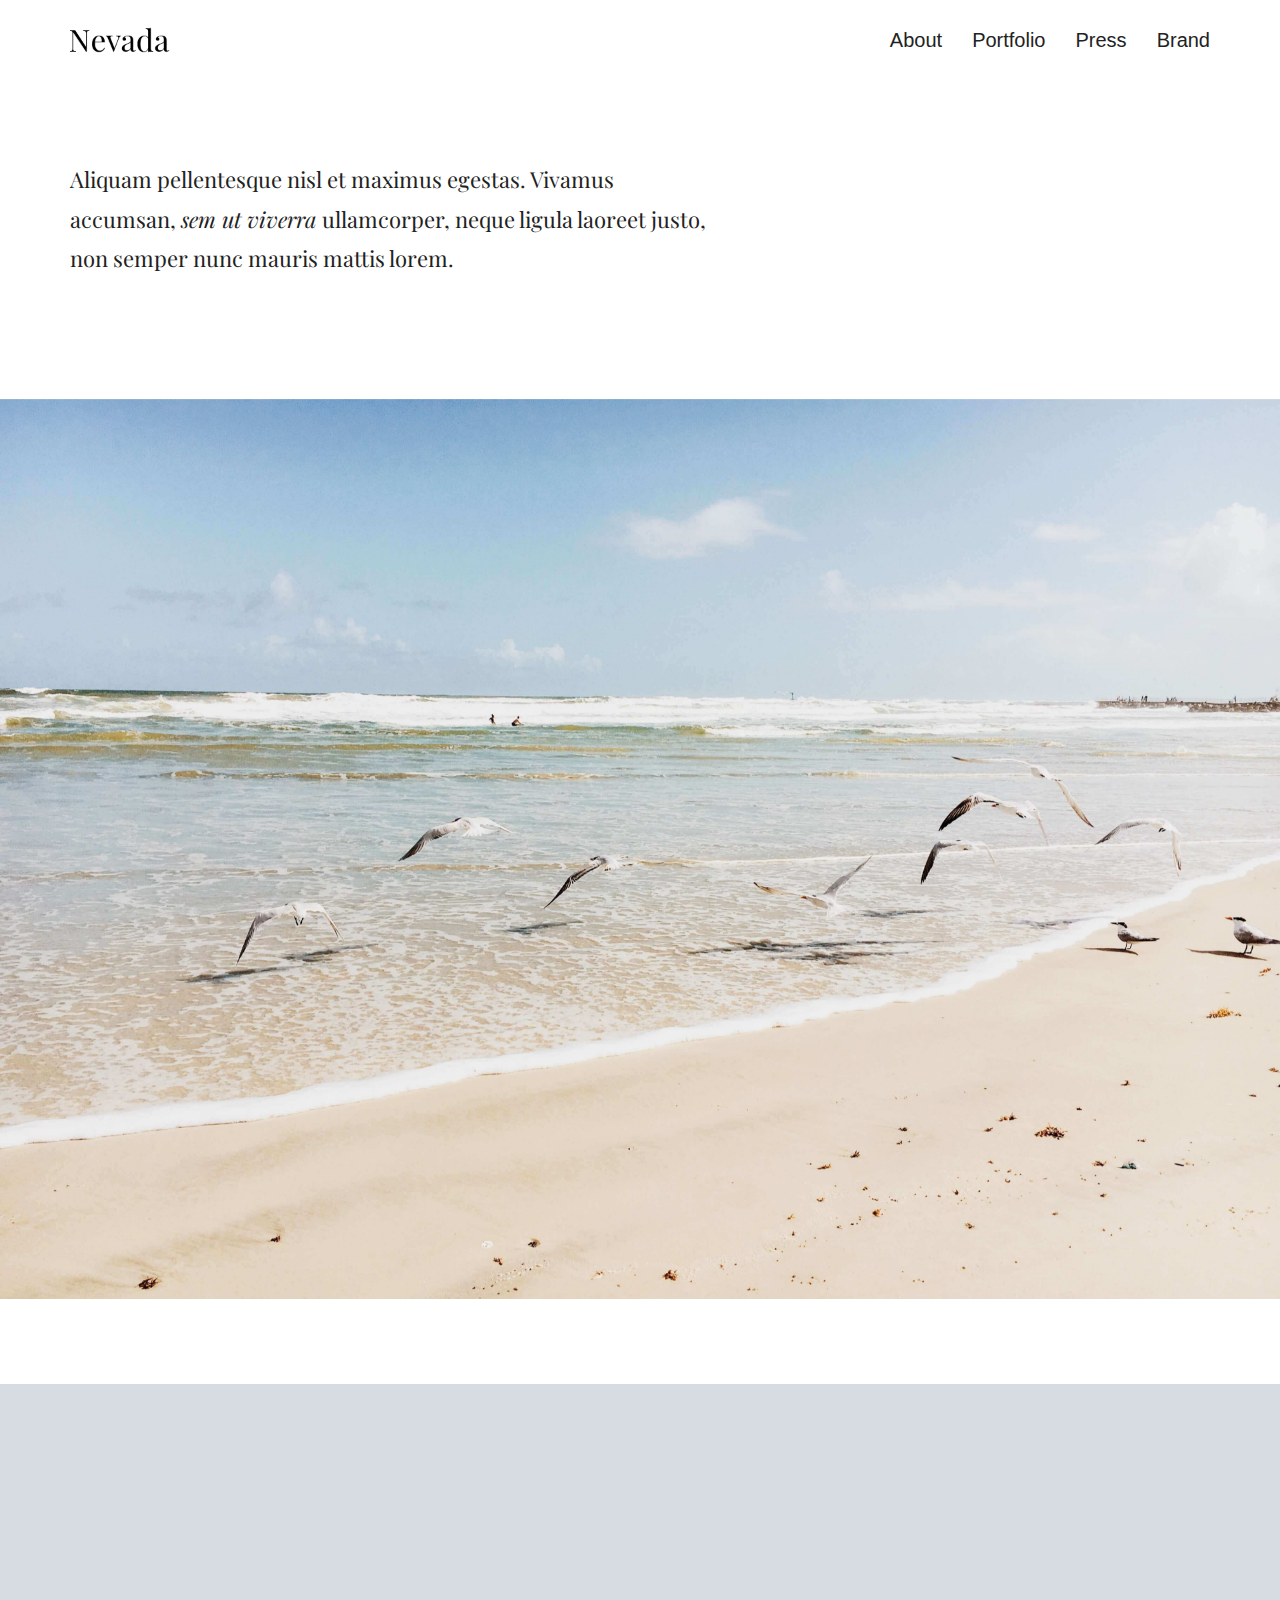
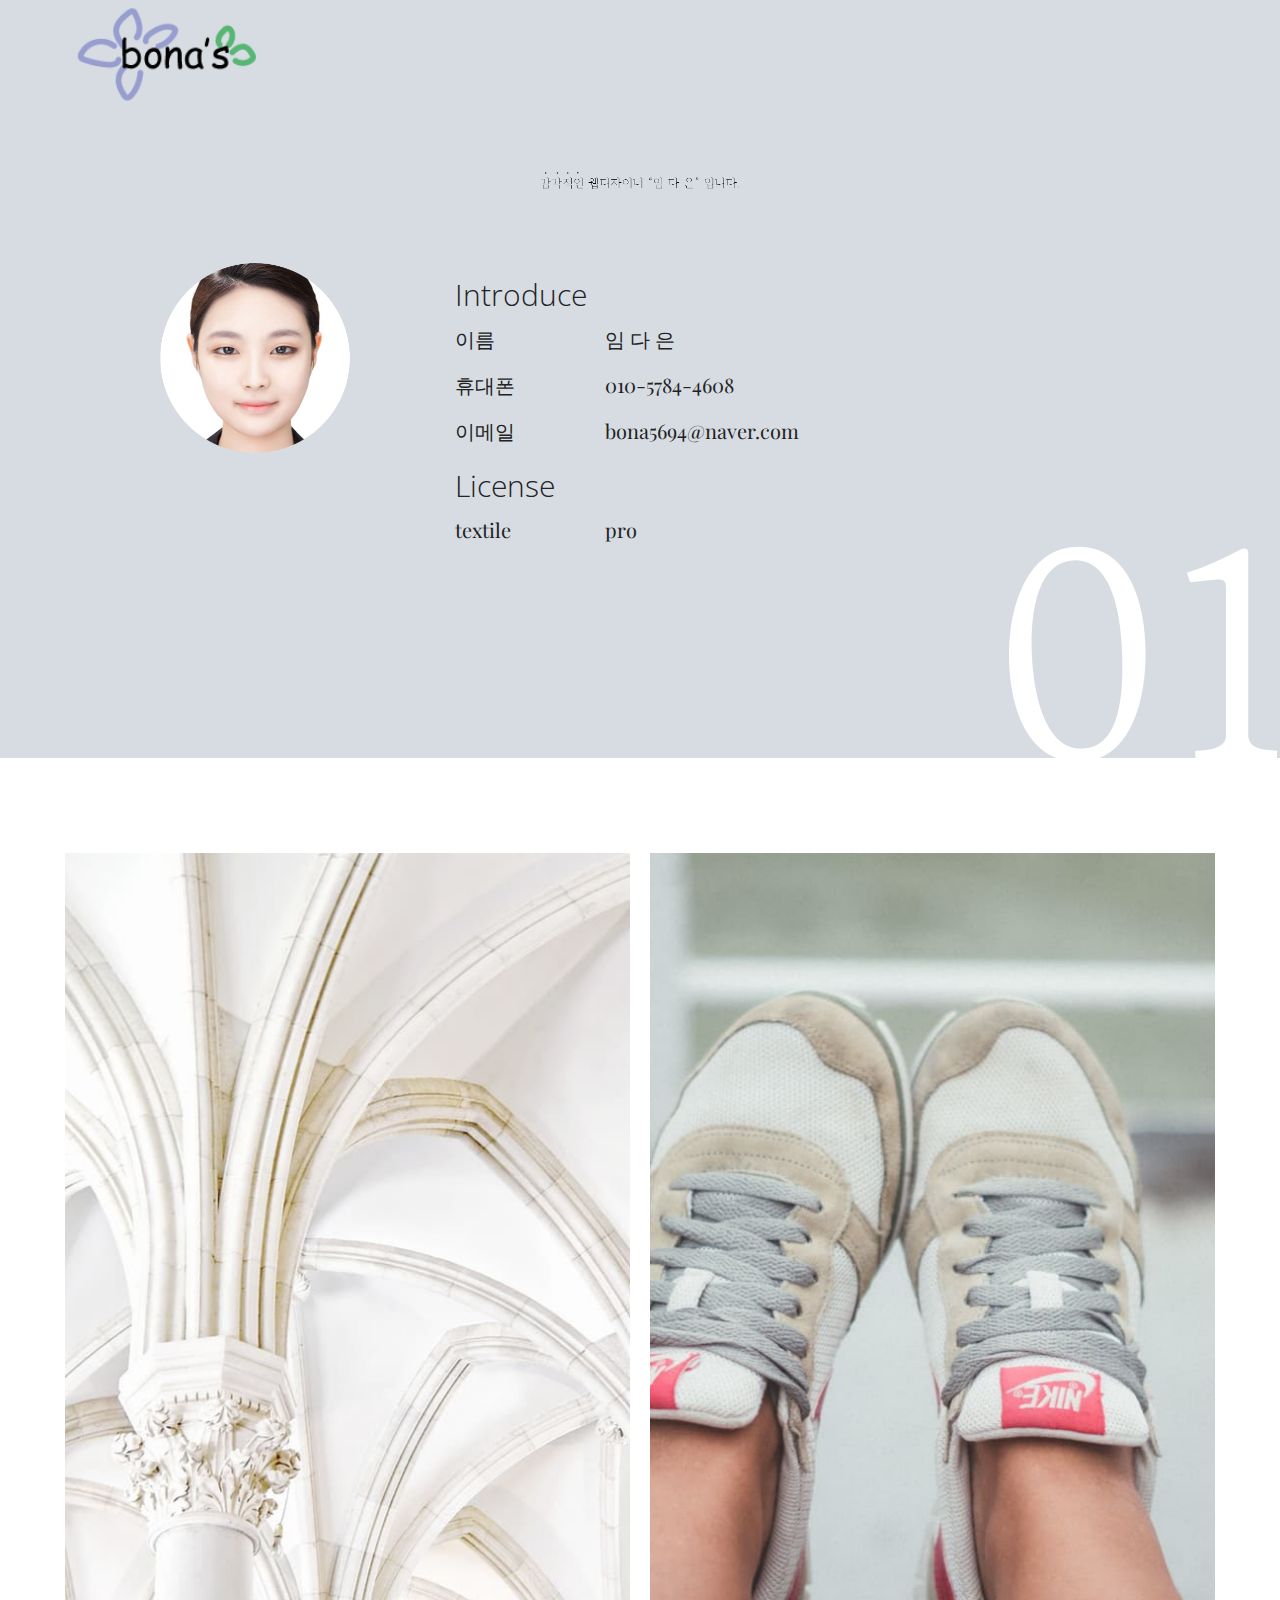
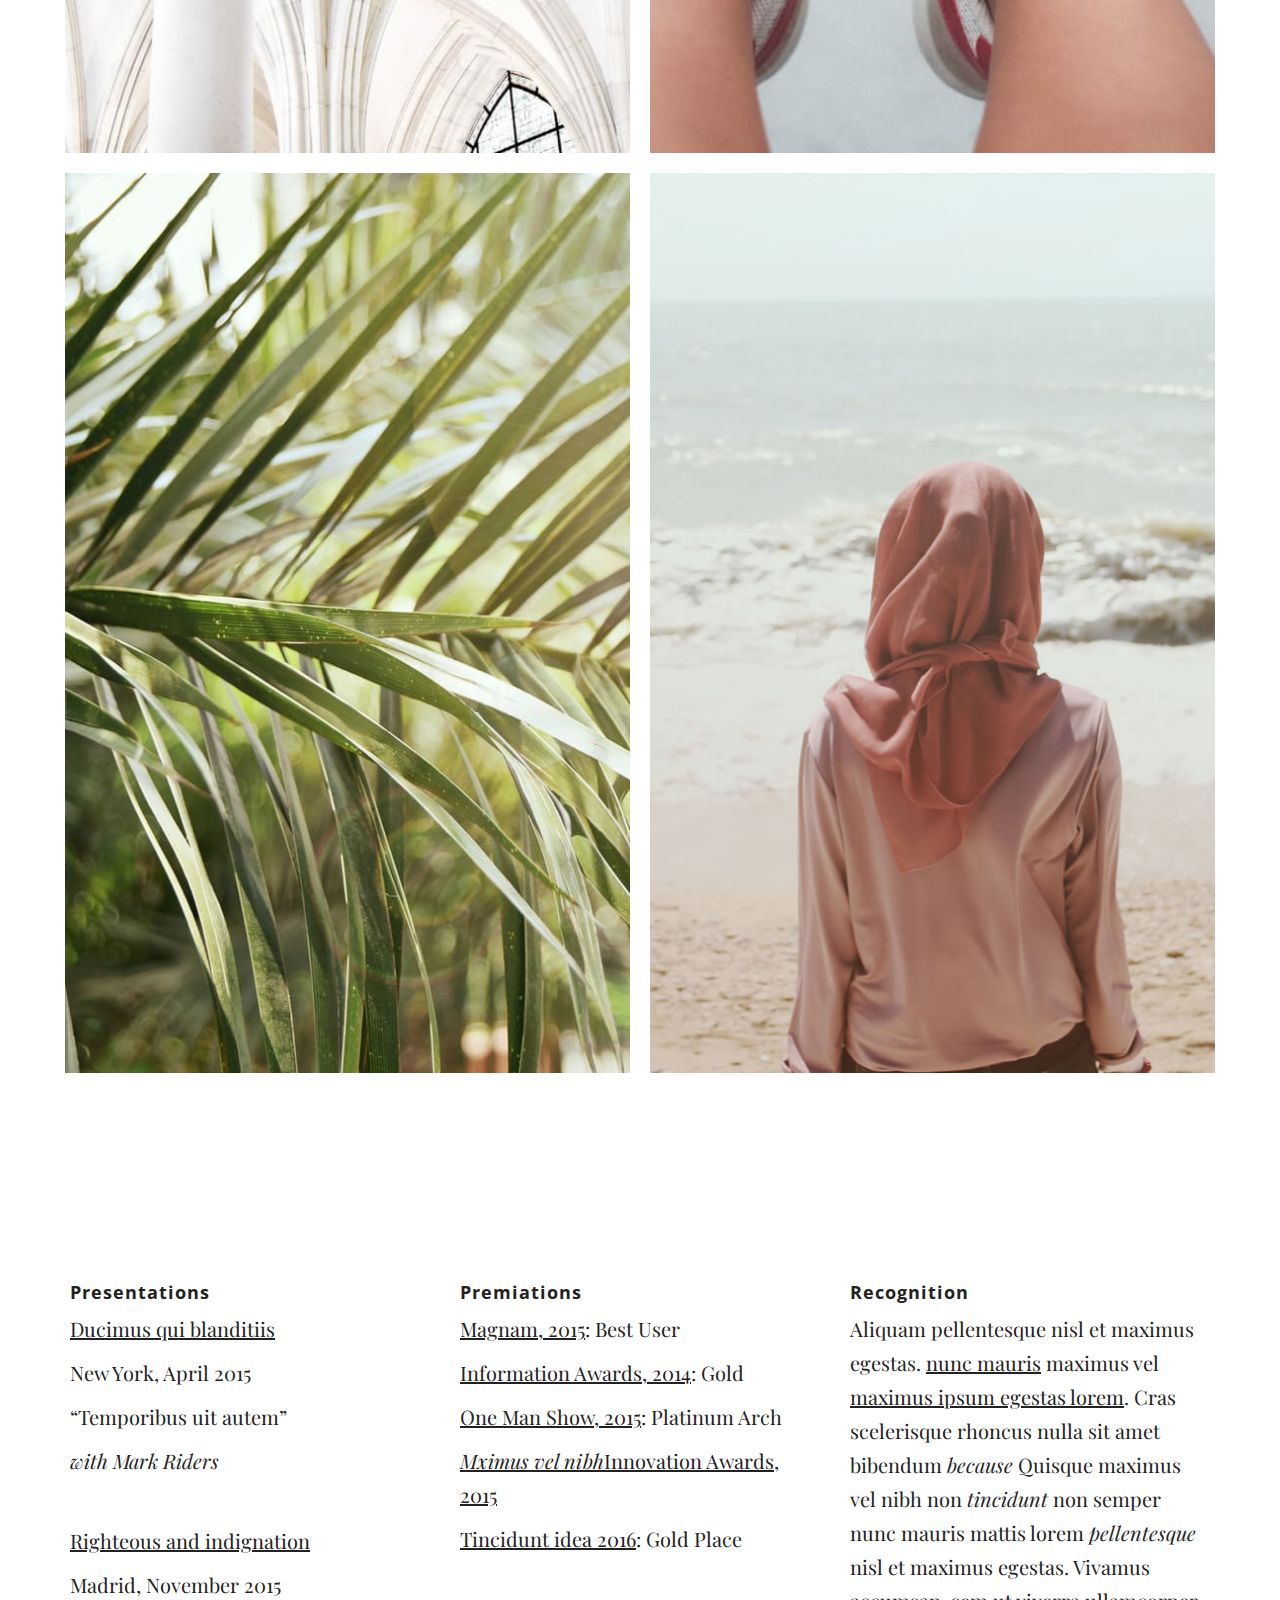
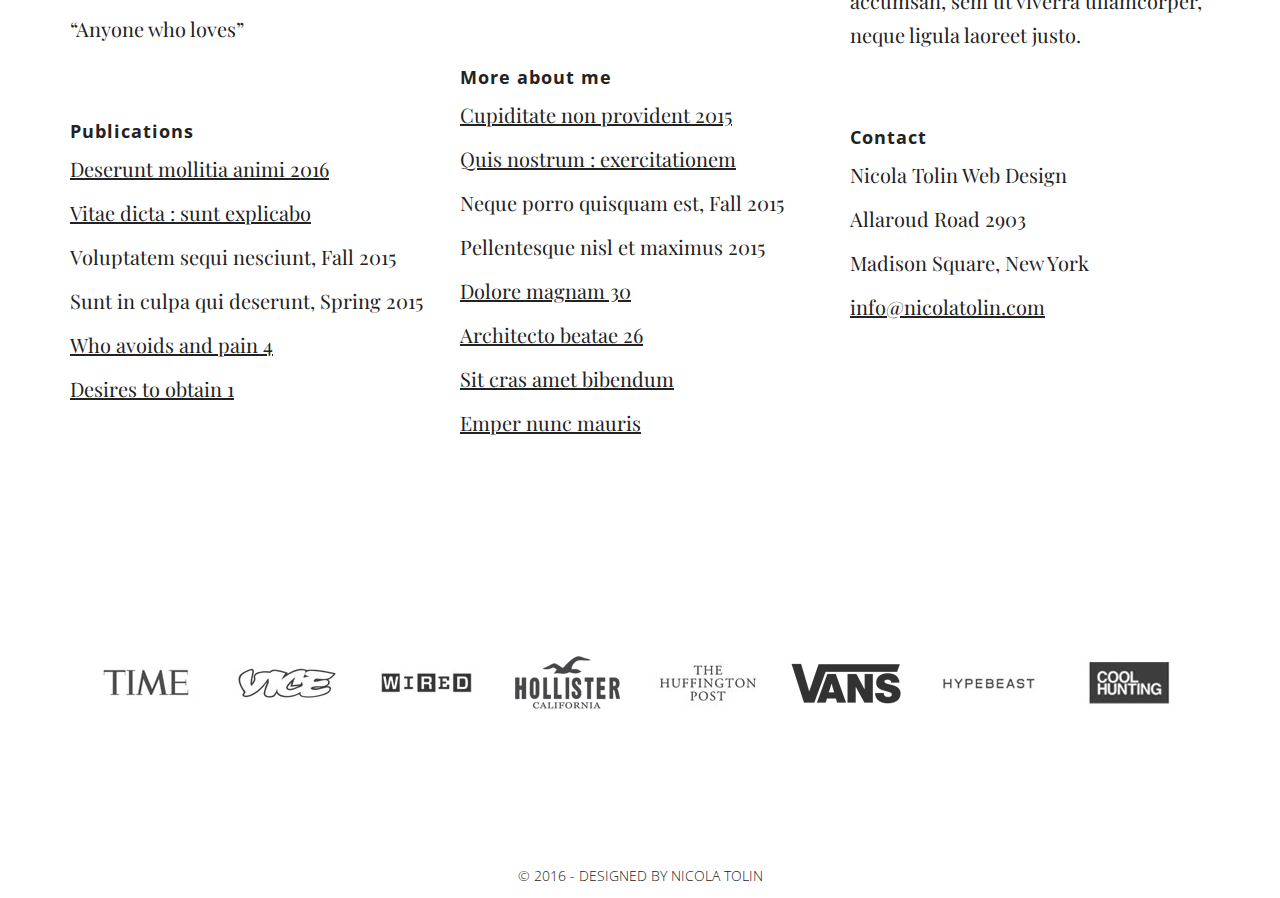
==== index.html @ 97156f8a "a" ====
<!DOCTYPE html>
<html lang="en">

<head>

    <meta charset="utf-8">
    <meta http-equiv="X-UA-Compatible" content="IE=edge">
    <meta name="viewport" content="width=device-width, initial-scale=1">
    <meta name="description" content="">
    <meta name="author" content="">

    <title>Nevada - Free HTML Bootstrap Template</title>

    <!-- Css -->
    <link href="css/bootstrap.css" rel="stylesheet">
	<link href="css/style.css" rel="stylesheet">


</head>

<body>

	<nav class="navbar navbar-default navbar-fixed-top">
		<div class="container">
			<div class="navbar-header">
				<div class="navbar-toggle collapsed" data-toggle="collapse" data-target="#main-menu">	
					<span class="bar1"></span>
					<span class="bar2"></span>
					<span class="bar3"></span>
			  </div>
				<a class="navbar-brand top" href="#">
					<img src="img/logo.png" alt="">
				</a>

			</div>

			<div class="collapse navbar-collapse" id="main-menu">
			   <ul class="nav navbar-nav navbar-right">
				<li><a href="#about">About</a></li>
				<li><a href="#portfolio">Portfolio</a></li>
				<li><a href="#press">Press</a></li>
				<li><a href="#brand">Brand</a></li>
			  </ul>
			</div><!-- /.navbar-collapse -->
		</div><!-- /.container-fluid -->
	</nav>
  



    <!-- Intro -->
	<section class="intro">
		<div class="container">
			<div class="row">
				<div class="col-lg-7">
					<p>Aliquam pellentesque nisl et maximus egestas. Vivamus accumsan, <i>sem ut viverra</i> ullamcorper, neque ligula laoreet justo, non semper nunc mauris mattis lorem. </p>
				</div>
			</div>
		</div>
	</section>

	
	<!-- Slider -->
	<section class="slider">
		<div class="container-fluid">
			<div class="row no-gutter">
				<div class="col-lg-12">
					<div id="myCarousel" class="carousel slide" data-ride="carousel">

					  <!-- Wrapper for slides -->
					  <div class="carousel-inner" role="listbox">
						<div class="item active">
						  <img src="img/slide-1.jpg" alt="slide">
						</div>

						<div class="item">
						  <img src="img/slide-2.jpg" alt="slide">
						</div>

						<div class="item">
						  <img src="img/slide-3.jpg" alt="slide">
						</div>

						<div class="item">
						  <img src="img/slide-4.jpg" alt="slide">
						</div>
					  </div>
					  
					</div>
				</div>
			</div>
		</div>
	</section>
	
	
	<!-- About -->
	<section class="about" id="about">
		<div class="container about">
			<h1 class="logo"><img src="images/logo.png" alt="사진" class="photo"></h1>
			<p  class="text"><img src="images/text.png" alt="사진" class="photo"></p>
			<div class="row">
				<div class="col-md-111 ">
            <img src="images/photo.png" alt="사진" class="photo">
				</div>
				<div class="col-md-112">
				  <div class="">
						<h2>Introduce</h2>
						<p><span class="left">이름</span><span>임 다 은</span></p>
						<p><span class="left">휴대폰</span><span>010-5784-4608</span></p>
						<p><span class="left">이메일</span><span>bona5694@naver.com</span></p>
					</div>
					<div class="">
						<h2>License</h2>
						<p><span class="left">textile</span><span>pro</span></p>
					</div>
				</div>

			</div>
		</div>
	</section>
	

	
	
	<!-- Gallery -->
	<section id="portfolio">
		<div class="container">
			<div class="row">
			
			
				<div class="col-md-6 thumbnail">
					<div class="hovereffect">
						<div class="col-md-12 photo-1"></div>
							<a href="#mybox" data-toggle="modal" data-slide-to="0">
								<div class="overlay">
									<h2>Vivamus accumsan</h2>
									<p>Lacinia ipsum</p> 
								</div>
							</a>
					</div>
				</div>
				
				
				<div class="col-md-6 thumbnail">
					<div class="hovereffect">
						<div class="col-md-12 photo-2"></div>
							<a href="#mybox" data-toggle="modal" data-slide-to="1">
								<div class="overlay">
									<h2>Lacinia ante</h2>
									<p>Aliquam pellentesque</p> 
								</div>
							</a>
					</div>
				</div>
				
				
			</div>
		</div>
		
		<div class="container">
			<div class="row">
			
			
				<div class="col-md-6 thumbnail">
					<div class="hovereffect">
						<div class="col-md-12 photo-3"></div>
							<a href="#mybox" data-toggle="modal" data-slide-to="2">
								<div class="overlay">
									<h2>Ultris sodales</h2>
									<p>Quisque maximu</p> 
								</div>
							</a>
					</div>
				</div>
				
				
				<div class="col-md-6 thumbnail">
					<div class="hovereffect">
						<div class="col-md-12 photo-4"></div>
							<a href="#mybox" data-toggle="modal" data-slide-to="3">
								<div class="overlay">
									<h2>Quisque maximu</h2>
									<p>Sed eu magna</p> 
								</div>
							</a>
					</div>
				</div>
				
				
			</div>
		</div>	
	</section>
		
	
	<!-- End Gallery -->

	
	<div class="container">
	  <div class="modal fade and carousel slide" id="mybox">
		<div class="modal-dialog">
		  <div class="modal-content">
			<div class="modal-body">
			  
			  <button class="close" data-dismiss="modal" type="button">×</button>
			  
			  
			  <div class="carousel-inner">
					<div class="item active">
					  <img src="img/1.jpg" alt="slide">
					</div>
					<div class="item">
					  <img src="img/2.jpg" alt="slide">
					</div>
					<div class="item">
					  <img src="img/3.jpg" alt="slide">
					</div>
					<div class="item">
					  <img src="img/4.jpg" alt="slide">
					</div>
			  </div><!-- /.carousel-inner -->
			  
			  
			  <a class="left carousel-control" href="#mybox" role="button" data-slide="prev">
				<span class="glyphicon glyphicon-chevron-left"></span>
			  </a>
			  <a class="right carousel-control" href="#mybox" role="button" data-slide="next">
				<span class="glyphicon glyphicon-chevron-right"></span>
			  </a>
			  
			</div><!-- /.modal-body -->
		  </div><!-- /.modal-content -->
		</div><!-- /.modal-dialog -->
	  </div><!-- /.modal -->
	</div><!-- /.container -->
	
	
	
	
	
	<!-- Press -->
	<section class="press" id="press">
		<div class="container about">
			<div class="row">
				<div class="col-md-4">
					<h4>Presentations </h4>
					<p><a href="#" target="_blank">Ducimus qui blanditiis </a></p>
					<p>New York, April 2015</p>
					<p>“Temporibus uit autem”</p>
					<p><em>with Mark Riders</em></p>
					
					<br>
					
					<p><a href="#" target="_blank">Righteous and indignation</a></p>
					<p>Madrid, November 2015</p>
					<p>“Anyone who loves”</p>
					<br>
					
					<h4>Publications</h4>
					<p><a href="#" target="_blank">Deserunt mollitia animi 2016</a></p>
					<p><a href="#" target="_blank">Vitae dicta : sunt explicabo</a></p>
					<p>Voluptatem sequi nesciunt, Fall 2015</p>
					<p>Sunt in culpa qui deserunt, Spring 2015</p>
					<p><a href="#" target="_blank">Who avoids and pain 4</a></p>
					<p><a href="#" target="_blank">Desires to obtain 1</a></p>
				</div>
				
				
				<div class="col-md-4">
					<h4>Premiations </h4>
					<p><a href="#" target="_blank">Magnam, 2015</a>: Best User</p>
					<p><a href="#" target="_blank">Information Awards, 2014</a>: Gold </p>
					<p><a href="#" target="_blank">One Man Show, 2015</a>: Platinum Arch</p>
					<p><a href="#" target="_blank"><em>Mximus vel nibh</em>Innovation Awards, 2015</a></p>
					<p><a href="#" target="_blank">Tincidunt idea 2016</a>: Gold Place</p>
					<br><br>
							  
							  
					<h4>More about me</h4>
					<p><a href="#" target="_blank">Cupiditate non provident 2015</a></p>
					<p><a href="#" target="_blank">Quis nostrum : exercitationem</a></p>
					<p>Neque porro quisquam est, Fall 2015</p>
					<p>Pellentesque nisl et maximus 2015</p>
					<p><a href="#" target="_blank">Dolore magnam 30</a></p>
					<p><a href="#" target="_blank">Architecto beatae 26</a></p>
					<p><a href="#" target="_blank">Sit cras amet bibendum</a></p>
					<p><a href="#" target="_blank">Emper nunc mauris</a></p>
				</div>
				
				
				<div class="col-md-4">
					<h4>Recognition </h4>
						<p>
							Aliquam pellentesque nisl et maximus egestas.  <a href="#" target="_blank">nunc mauris</a> maximus vel <a href="#">maximus ipsum egestas lorem</a>. 
							Cras scelerisque rhoncus nulla sit amet bibendum <em>because</em> Quisque maximus vel nibh non <em>tincidunt</em> non semper nunc mauris mattis lorem <em>pellentesque</em> nisl et maximus egestas. Vivamus accumsan, sem ut viverra ullamcorper, neque ligula laoreet justo.
						</p>
					<br>
						 
					<h4>Contact </h4>
					<p>Nicola Tolin Web Design</p>
					<p>Allaroud Road 2903</p>
					<p>Madison Square, New York</p>
					<p><a href="mailto:info@nicolatolin.com">info@nicolatolin.com</a></p>
					<br><br>
				</div>
			</div>
		</div>
	</section>
	
	
	<!-- Brand -->
	<section id="brand">
		<div class="container">
			<div class="row">
				<div class="col-md-12">
				   <ul class="logo-list list-inline text-center">
					<li><a href="#" target="_blank"><img src="img/logos/logo1.jpg" alt="client logo" class="img-responsive"/></a></li>
					<li><a href="#" target="_blank"><img src="img/logos/logo2.jpg" alt="client logo" class="img-responsive"/></a></li>
					<li><a href="#" target="_blank"><img src="img/logos/logo3.jpg" alt="client logo" class="img-responsive"/></a></li>
					<li><a href="#" target="_blank"><img src="img/logos/logo4.jpg" alt="client logo" class="img-responsive"/></a></li>
					<li><a href="#" target="_blank"><img src="img/logos/logo5.jpg" alt="client logo" class="img-responsive"/></a></li>
					<li><a href="#" target="_blank"><img src="img/logos/logo6.jpg" alt="client logo" class="img-responsive"/></a></li>
					<li><a href="#" target="_blank"><img src="img/logos/logo7.jpg" alt="client logo" class="img-responsive"/></a></li>
					<li><a href="#" target="_blank"><img src="img/logos/logo8.jpg" alt="client logo" class="img-responsive"/></a></li>
				  </ul>
				</div>
			</div>
		</div>
	</section>
	
	
	<!-- Copyright -->
	<footer>
		<div class="container">
			<p class="text-center">© 2016 - Designed by <a href="http://www.nicolatolin.com">Nicola Tolin</a></p>
		</div>
	</footer>
	
	<a href="#page-top" class="cd-top">Top</a>
	

    <!-- script -->
    <script src="js/jquery.js"></script>
    <script src="js/bootstrap.min.js"></script>
	<script src="js/modernizr.js"></script>
	<script src="js/script.js"></script>
	
	

</body>
</html>
---- css/style.css ----
@import url(https://fonts.googleapis.com/css?family=Playfair+Display);
@import url(https://fonts.googleapis.com/css?family=Open+Sans:400,300);

body {
    padding-top: 70px;
	color: #222;
    font-family: 'Open Sans', Arita-buri(OTF);
    font-size: 20px;
    line-height: 1.8 !important;
}

html {
	overflow-x:hidden;
}

h1,h2,h3,h4,h5,h6 {
	font-family: 'Open Sans', sans-serif;
	font-weight:200;
	color: #222;
}

p{
	font-family: 'Playfair Display', serif;
	font-weight:300;
}

section {
	padding-top:85px;
	padding-bottom:85px;
}

.no-gutter > [class*='col-'] {
    padding-right:0;
    padding-left:0;
}

a,a:link {
	color: #222;
}

a:hover,a:focus {
	color: #222;
}


/* Navbar */

.navbar-fixed-top .nav {
    padding: 15px 0;
}

.navbar-fixed-top .navbar-brand {
    padding: 0 15px;
}

.navbar-brand img{
	max-height:50px;
}

.navbar > .container .navbar-brand, .navbar > .container-fluid .navbar-brand {
    margin-left: 0px;
}

@media(min-width:768px) {
    body {
        padding-top: 100px; /* Required padding for .navbar-fixed-top. Change if height of navigation changes. */
    }

    .navbar-fixed-top .navbar-brand {
        padding: 15px 0;
    }
}

.navbar-default {
    background-color: #fff;
    border-color: #fff;
}

.navbar-default .navbar-nav > .active > a, .navbar-default .navbar-nav > .active > a:focus, .navbar-default .navbar-nav > .active > a:hover {
    background-color: #fff;
    color: #222;
}

.navbar-default .navbar-nav > li > a {
    color: #222;
}

.navbar-default .navbar-nav > li > a:hover {
    color: #555;
}


/* Toggle Animation */

.navbar-toggle * {
	-ms-transition: all 0.4s ease;
  -webkit-transition: all 0.4s ease;
	-moz-transition: all 0.4s ease;
	-o-transition: all 0.4s ease;
	transition: all 0.4s ease;
}
.navbar-toggle {
    border: medium none;
    border-radius: 0;
    color: #fff;
    cursor: pointer;
    height: 50px;
    padding: 16px;
    width: 50px;
    float: right;
	margin-top:0px;
	margin-bottom:0px;
}

.navbar-default .navbar-toggle:hover,
.navbar-default .navbar-toggle:focus {
  background-color: #fff;
}

.navbar-default .navbar-toggle, .navbar-default .navbar-collapse, .navbar-default .navbar-form {
    border-color: #fff;
}

.navbar-toggle span {
	width: 25px;
	height: 3px;
	margin-bottom: 5px;
	background-color: #222;
	display: block;
}
.navbar-toggle span.bar1 {
	-ms-transform: rotate(45deg);
	-webkit-transform: rotate(45deg);
  -moz-transform: rotate(45deg);
  -o-transform: rotate(45deg);
  transform: rotate(45deg);
	-ms-transform-origin: 1px 3px;
	-webkit-transform-origin: 1px 3px;
  -moz-transform-origin: 1px 3px;
  -o-transform-origin: 1px 3px;
	transform-origin: 1px 3px;
	width: 31px;
}
.navbar-toggle span.bar2 {
	-ms-transform: rotate(-360deg) scale(0);
	-webkit-transform: rotate(-360deg) scale(0);
  -moz-transform: rotate(-360deg) scale(0);
  -o-transform: rotate(-360deg) scale(0);
	transform: rotate(-360deg) scale(0);
}

.navbar-toggle span.bar3 {
	-ms-transform: rotate(-45deg);
	-webkit-transform: rotate(-45deg);
	transform: rotate(-45deg);
	-ms-transform-origin:8px 2px;
	-webkit-transform-origin: 8px 2px;
	transform-origin: 8px 2px;
	width: 31px;
}
.navbar-toggle.collapsed span.bar1,
.navbar-toggle.collapsed span.bar2,
.navbar-toggle.collapsed span.bar3,
.navbar-toggle.collapsed span.bar4 {
	-ms-transform: none;
	-webkit-transform: none;
	transform: none;
	width: 30px;
}


/* Intro */

.intro {
	font-size:22px;
	padding-top:60px;
	padding-bottom:25px;
}



/* About */


.big-letter p:first-child:first-letter { 
	float: left; 
	color: #222; 
	font-size: 8em;  
	line-height: 0.8em; 
	text-transform: uppercase; 
	padding-top: 0px;  
	padding-right: 0.1em; 
	padding-left: –0.03em;	
}

/* Firefox Fix */

@-moz-document url-prefix() {
    .big-letter p:first-child:first-letter {
        padding-top: 0.08em;  
    }
}



/* Carousel */

.carousel-control.left {
  background-image: none;
  filter: none;
}
.carousel-control.right {
  background-image: none;
  filter: none;
}



/* Gallery */


/* Hover Effect */

.hovereffect a:link,.hovereffect a:hover,.hovereffect a:focus,.hovereffect a:visited {
	color:#fff;
}

.hovereffect {
  width: 100%;
  height: 100%;
  float: left;
  overflow: hidden;
  position: relative;
  text-align: left;
  background: #cccccc;
  cursor:pointer;
}

.hovereffect .overlay {
  width: 100%;
  height: 100%;
  position: absolute;
  overflow: hidden;
  top: 0;
  left: 0;
  padding: 50px 20px;
  cursor:pointer;
}

.hovereffect a, .hovereffect p,.hovereffect h2 {
  color: #fff;
  text-decoration:none;
  opacity: 0;
  filter: alpha(opacity=0);
  -webkit-transition: opacity 0.35s, -webkit-transform 0.35s;
  transition: opacity 0.35s, transform 0.35s;
  -webkit-transform: translate3d(100%,0,0);
  transform: translate3d(100%,0,0);
}

.hovereffect:hover a, .hovereffect:hover p, .hovereffect:hover h2 {
  color:#fff;
  text-decoration:none;
  opacity: 1;
  letter-spacing:1px;
  filter: alpha(opacity=100);
  -webkit-transform: translate3d(0,0,0);
  transform: translate3d(0,0,0);
}

@media (max-width: 992px) {
	.hovereffect{
		margin-bottom: 25px;
	}
}

.hovereffect img {
  display: block;
  position: relative;
  max-width: none;
  width: calc(100% + 20px);
  -webkit-transition: opacity 0.35s, -webkit-transform 0.35s;
  transition: opacity 0.35s, transform 0.35s;
  -webkit-transform: translate3d(-10px,0,0);
  transform: translate3d(-10px,0,0);
  -webkit-backface-visibility: hidden;
  backface-visibility: hidden;
  cursor:pointer;
}

.hovereffect:hover img {
  opacity: 0.4;
  filter: alpha(opacity=40);
  -webkit-transform: translate3d(0,0,0);
  transform: translate3d(0,0,0);
}

.hovereffect .photo-1, 
.hovereffect .photo-2, 
.hovereffect .photo-3,
.hovereffect .photo-4,
.hovereffect .photo-5,
.hovereffect .photo-6{
  display: block;
  position: relative;
  max-width: none;
  width: calc(100% + 20px);
  -webkit-transition: opacity 0.35s, -webkit-transform 0.35s;
  transition: opacity 0.35s, transform 0.35s;
  -webkit-transform: translate3d(-10px,0,0);
  transform: translate3d(-10px,0,0);
  -webkit-backface-visibility: hidden;
  backface-visibility: hidden;
}

.hovereffect:hover .photo-1,
.hovereffect:hover .photo-2,
.hovereffect:hover .photo-3,
.hovereffect:hover .photo-4,
.hovereffect:hover .photo-5,
.hovereffect:hover .photo-6{
  opacity: 0.4;
  filter: alpha(opacity=40);
  -webkit-transform: translate3d(0,0,0);
  transform: translate3d(0,0,0);
}

.photo-1,.photo-2,.photo-3,.photo-4,.photo-5,.photo-6{
	background-size:cover;
	height:100vh;
	width:100%;
	background-position:center;
}

/* Thumbnail Images*/

.photo-1 {background-image: url('../img/1.jpg');}
.photo-2 {background-image: url('../img/2.jpg');}
.photo-3 {background-image: url('../img/3.jpg');}
.photo-4 {background-image: url('../img/4.jpg');}
.photo-5 {background-image: url('../img/5.jpg');}
.photo-6 {background-image: url('../img/6.jpg');}

/* Modal Box */

.modal-dialog {
    margin: 0px auto;
    position: fixed;
    top: 0;
	left:0;
    width: 100%;
}

.modal-body {
    padding: 0px;
}

.modal-content {
    background-color: transparent;
    border: none;
    border-radius: 0px;
    box-shadow: none;
}

/* Carousel Control*/

.close {
    color: #fff;
    font-size: 50px;
    font-weight: lighter;
    opacity: 1;
    position: fixed;
    right: 30px;
    text-shadow: none;
    top: 10px;
    z-index: 2147483647;
}

.close:hover, .close:focus {
    color: #f7f7f7;
}

.carousel-control.left, .carousel-control.right  {
    background-image: none;
	height: 100vh;
}

.carousel-control {
    text-shadow: none;
	width: 9%;
}

.modal-open .modal {
    top: 0;
    position: fixed!important;
}


/* Thumbnail */

.thumbnail {
    background-color: transparent;
    border: 0px solid #ddd;
    border-radius: 0px;
    display: block;
    line-height: 1.42857;
    margin-bottom: 0px;
    padding: 10px;
    transition: border 0.2s ease-in-out 0s;
}

@media (max-width: 992px) {
	.thumbnail {
		padding: 0px 10px;
	}
}


.img-responsive, .thumbnail > img, .thumbnail a > img, .carousel-inner > .item > img, .carousel-inner > .item > a > img {
    height: 100vh;
    max-width: none;
	width: 100%;
	object-fit: cover;
}


/* Press */

.press p {
	line-height:1.7em;
}

.press a:link {
	text-decoration:underline;
}

.press h4 {
	padding-top:20px;
	font-weight:bold;
	letter-spacing:1px;
}



/* Brand */

.logo-list img {
	width:100%;
	height:auto;
	opacity:0.8;
}

.logo-list li {
	padding-bottom:1%;
}

.logo-list li a:hover, 
.logo-list li a:focus {
  opacity: 0.6;
  transition:  opacity 0.2s ease;
  display: block; }
}


/* Footer */

footer {
	padding-bottom:85px;
}

footer p {
	font-family: 'Open Sans', sans-serif;
	font-weight:200;
	font-size:0.7em;
	text-transform:uppercase;
}




.cd-top {
  display: inline-block;
  height: 40px;
  width: 40px;
  position: fixed;
  bottom: 40px;
  right: 10px;
  /* image replacement properties */
  overflow: hidden;
  text-indent: 100%;
  white-space: nowrap;
  background: url(../img/arrow-up.png) no-repeat center 50%;
  background-size:cover;
  visibility: hidden;
  opacity: 0;
  -webkit-transition: opacity .3s 0s, visibility 0s .3s;
  -moz-transition: opacity .3s 0s, visibility 0s .3s;
  transition: opacity .3s 0s, visibility 0s .3s;
}
.cd-top.cd-is-visible, .cd-top.cd-fade-out, .no-touch .cd-top:hover {
  -webkit-transition: opacity .3s 0s, visibility 0s 0s;
  -moz-transition: opacity .3s 0s, visibility 0s 0s;
  transition: opacity .3s 0s, visibility 0s 0s;
}
.cd-top.cd-is-visible {
  /* the button becomes visible */
  visibility: visible;
  opacity: 1;
}
.cd-top.cd-fade-out {
  /* if the user keeps scrolling down, the button is out of focus and becomes less visible */
  opacity: .5;
}
.no-touch .cd-top:hover {
  background-color: transparent;
  opacity: 1;
}
@media only screen and (min-width: 768px) {
  .cd-top {
    right: 20px;
    bottom: 20px;
  }
}
@media only screen and (min-width: 1024px) {
  .cd-top {
    height: 60px;
    width: 60px;
    right: 30px;
    bottom: 30px;
  }
}

#about{background: url(../images/01.png) no-repeat right bottom #d6dce2;padding-bottom: 200px;padding-top: 200px;}
#about .row{display: flex;}
#about  .col-md-111{width: 400px;text-align: center;}
#about .left{display: inline-block;width: 150px;}
#about .photo{width: 200px;}
.text{text-align: center;padding-bottom: 50px;padding-top: 50px;}
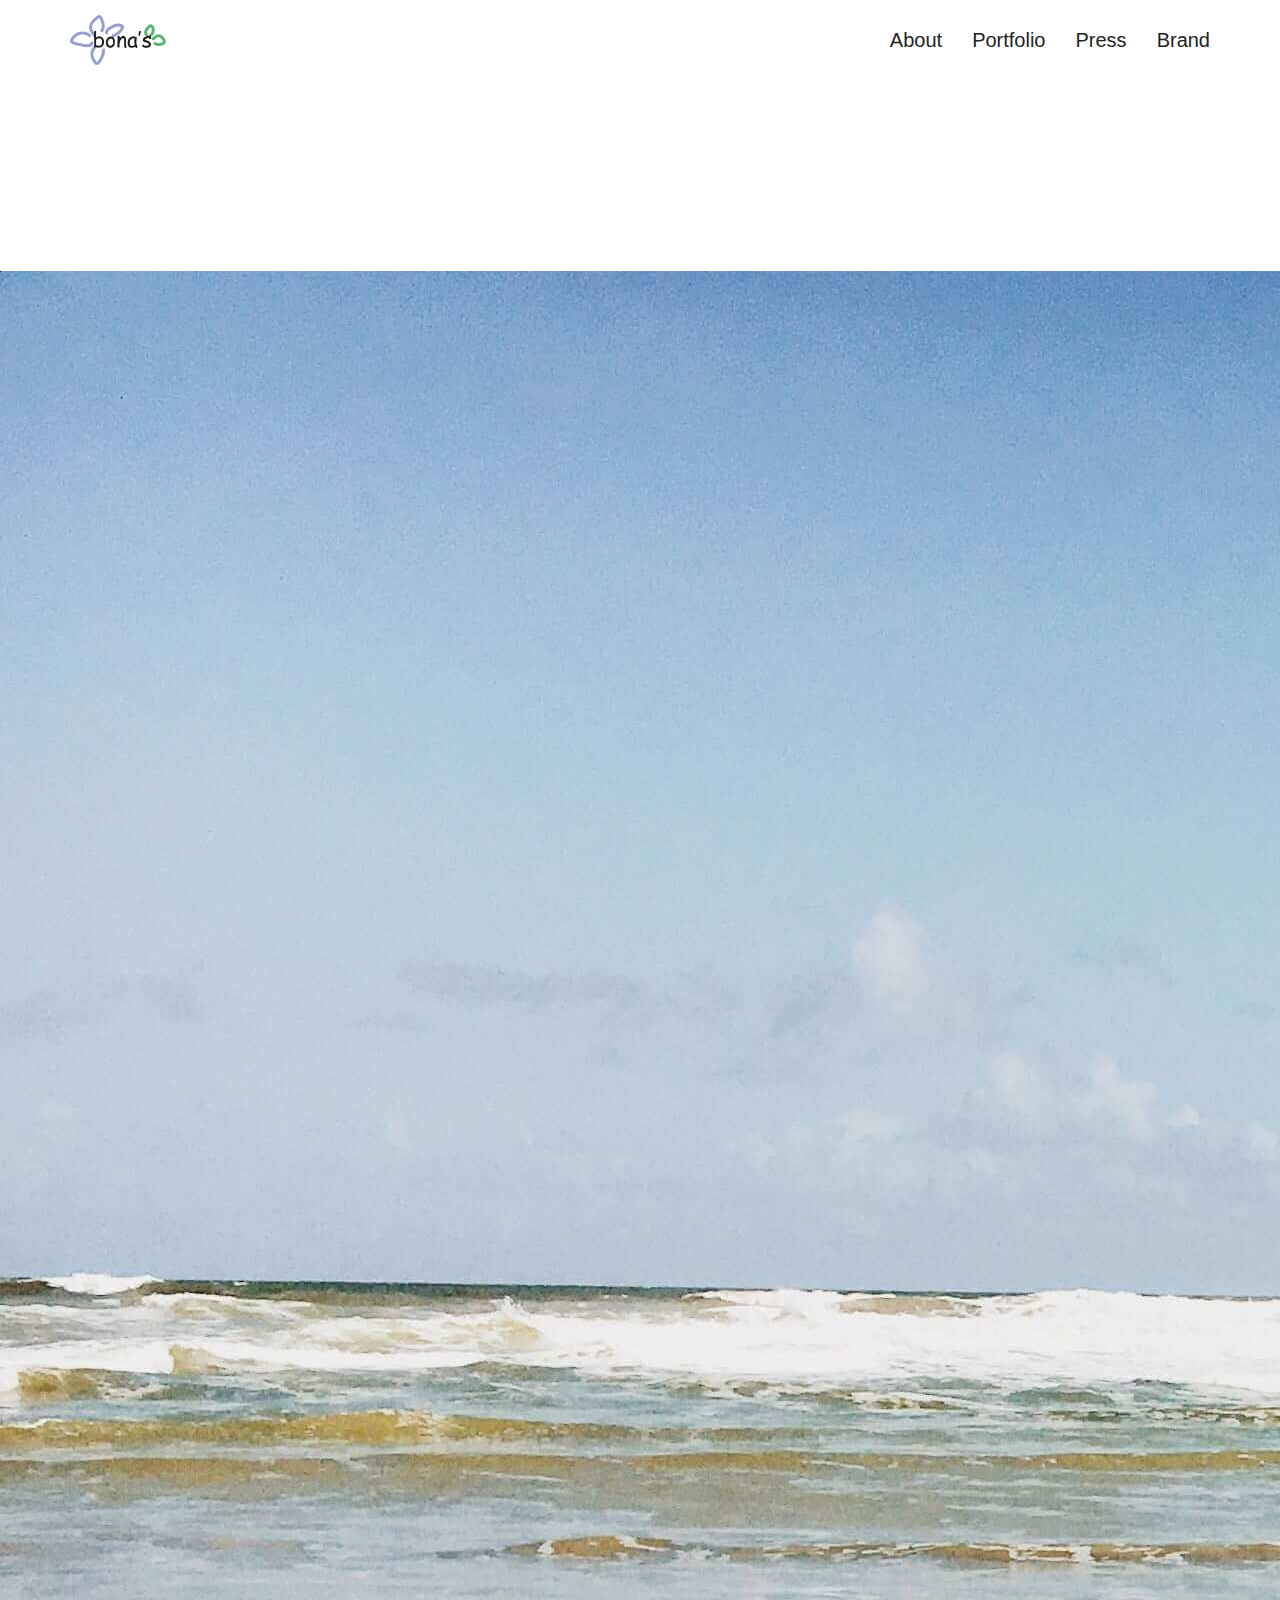
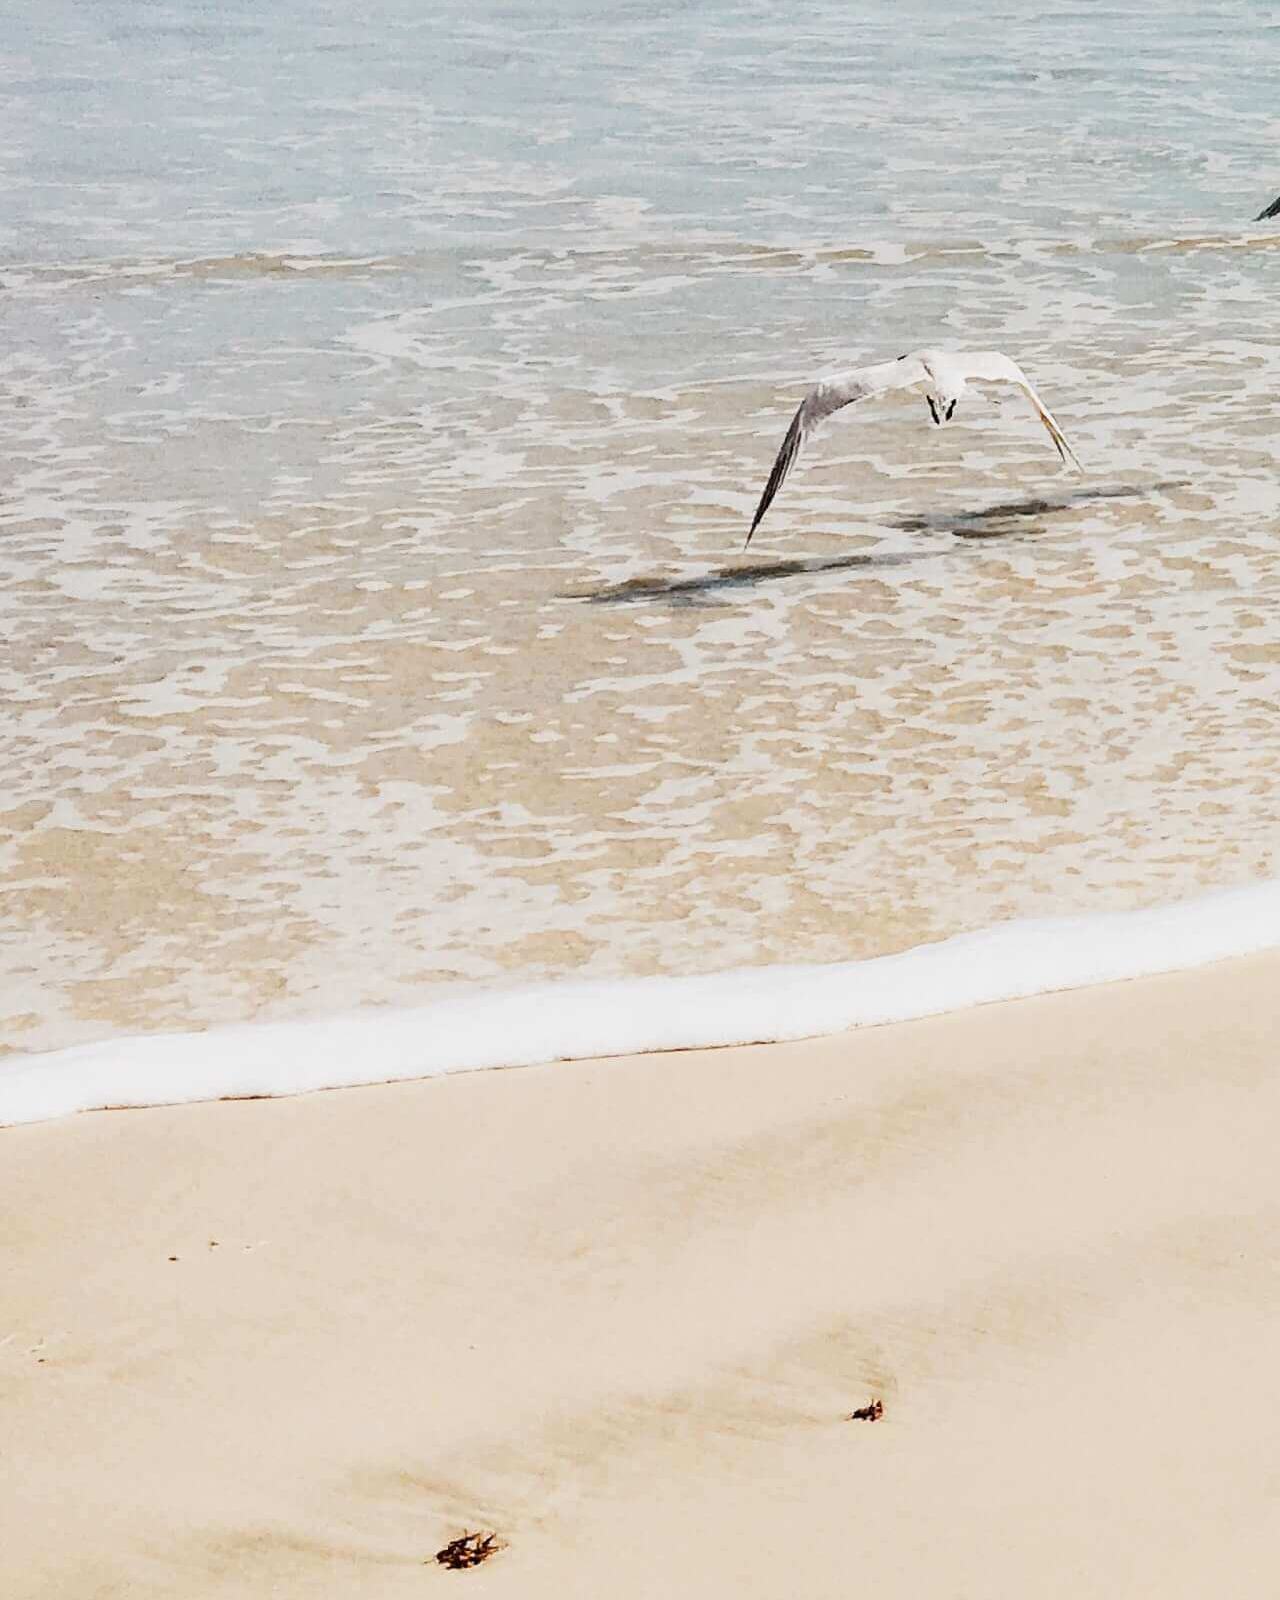
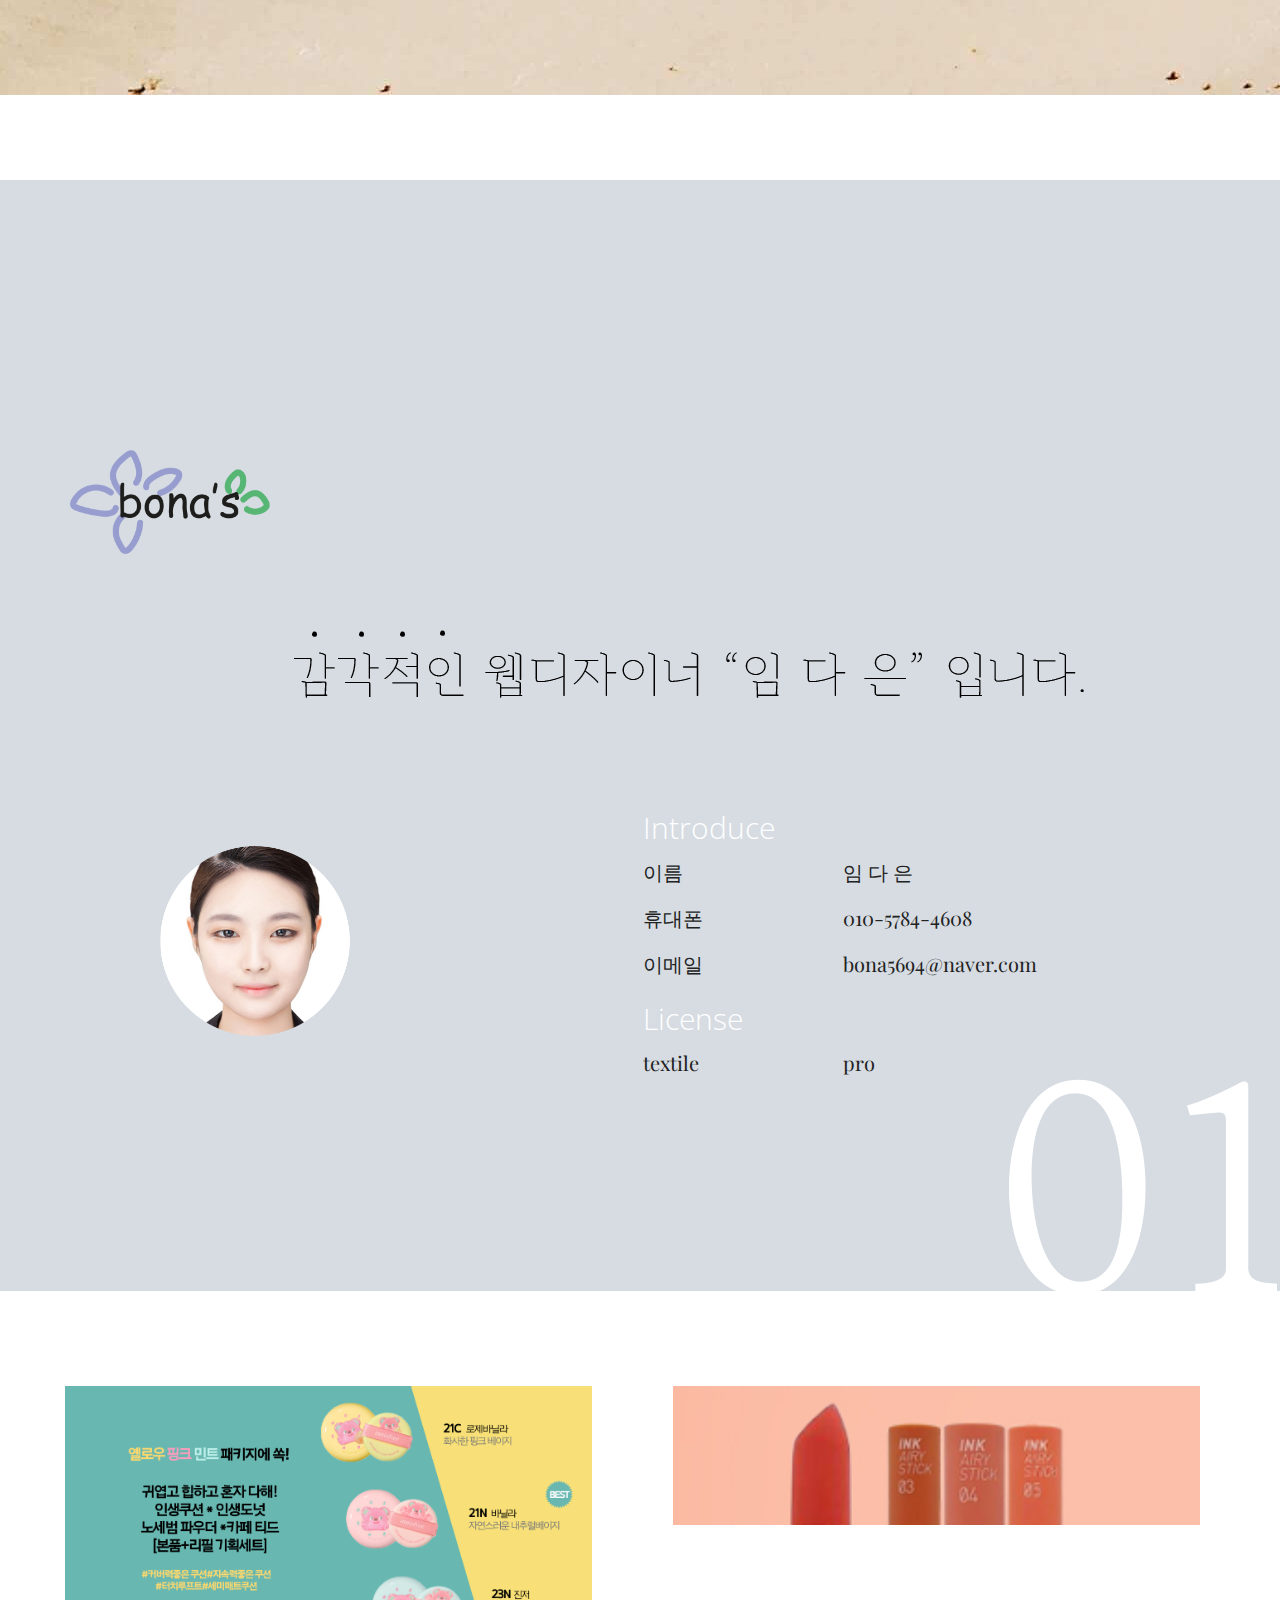
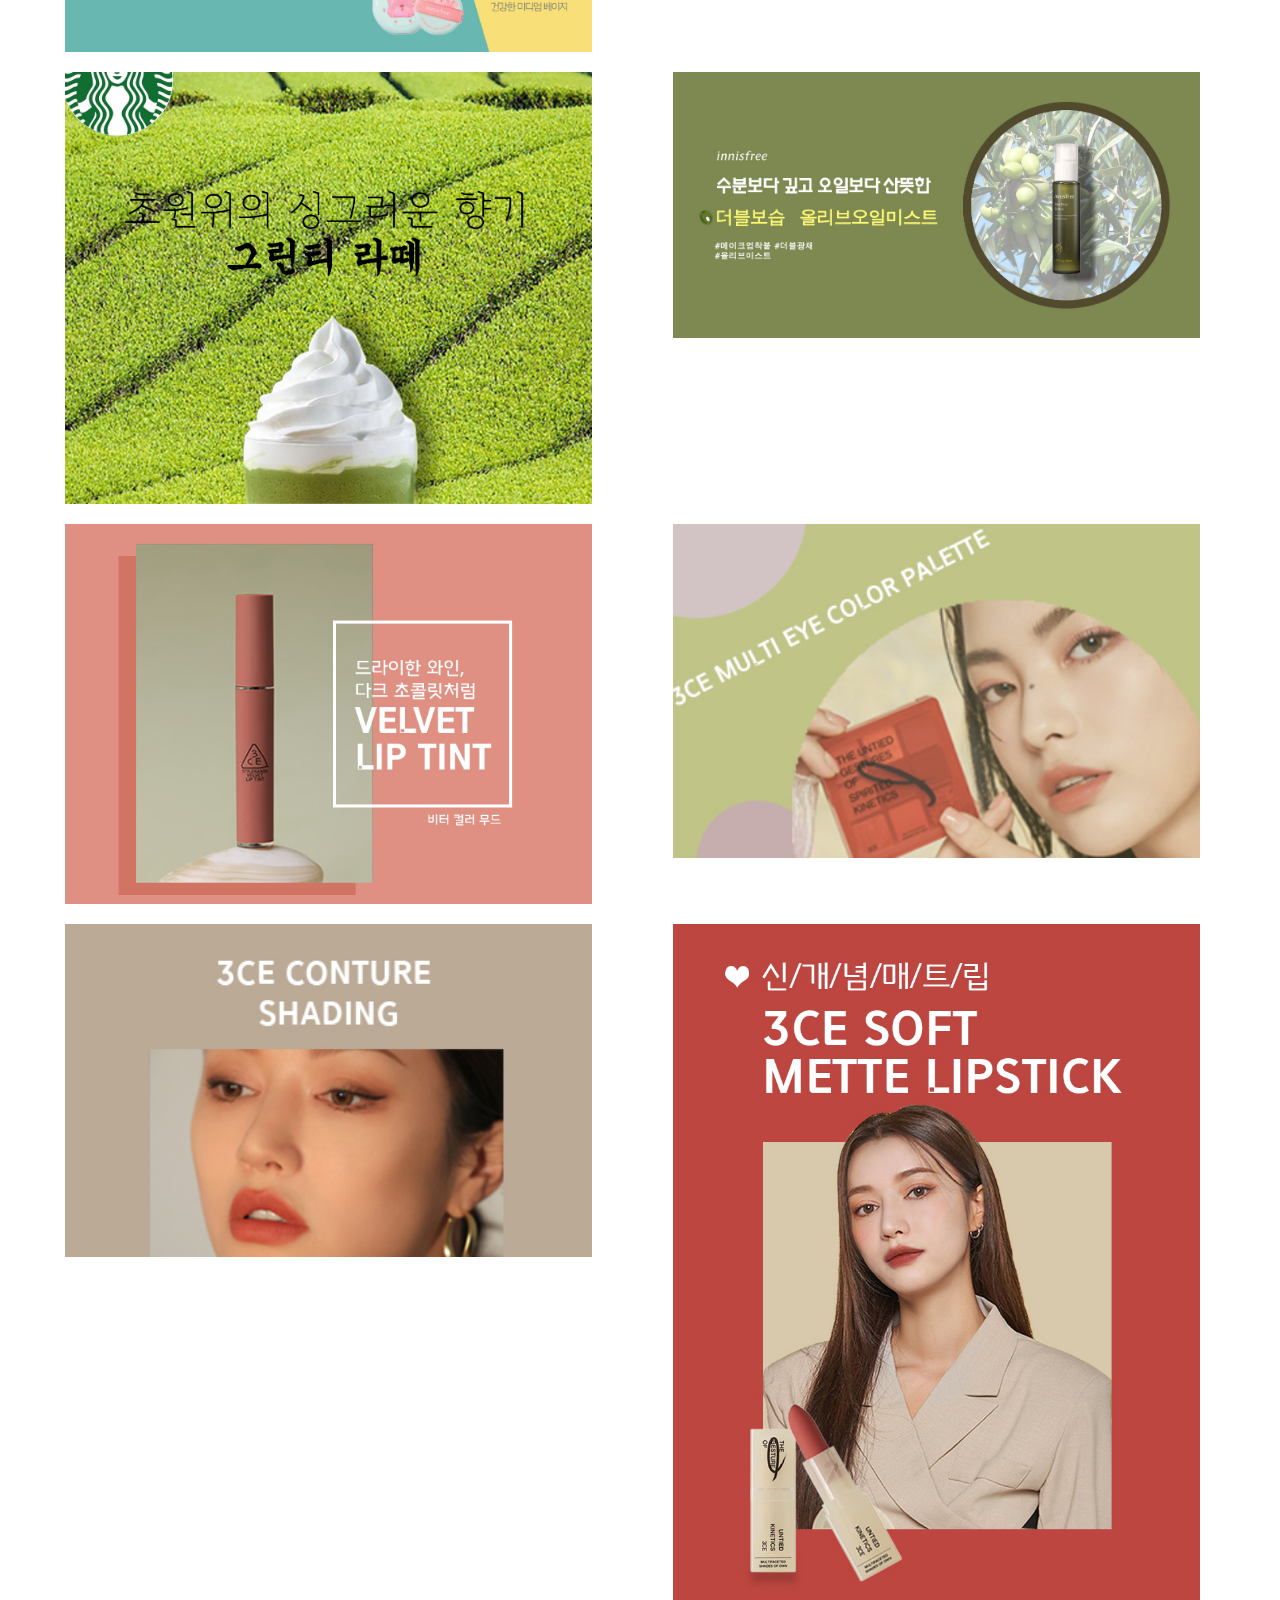
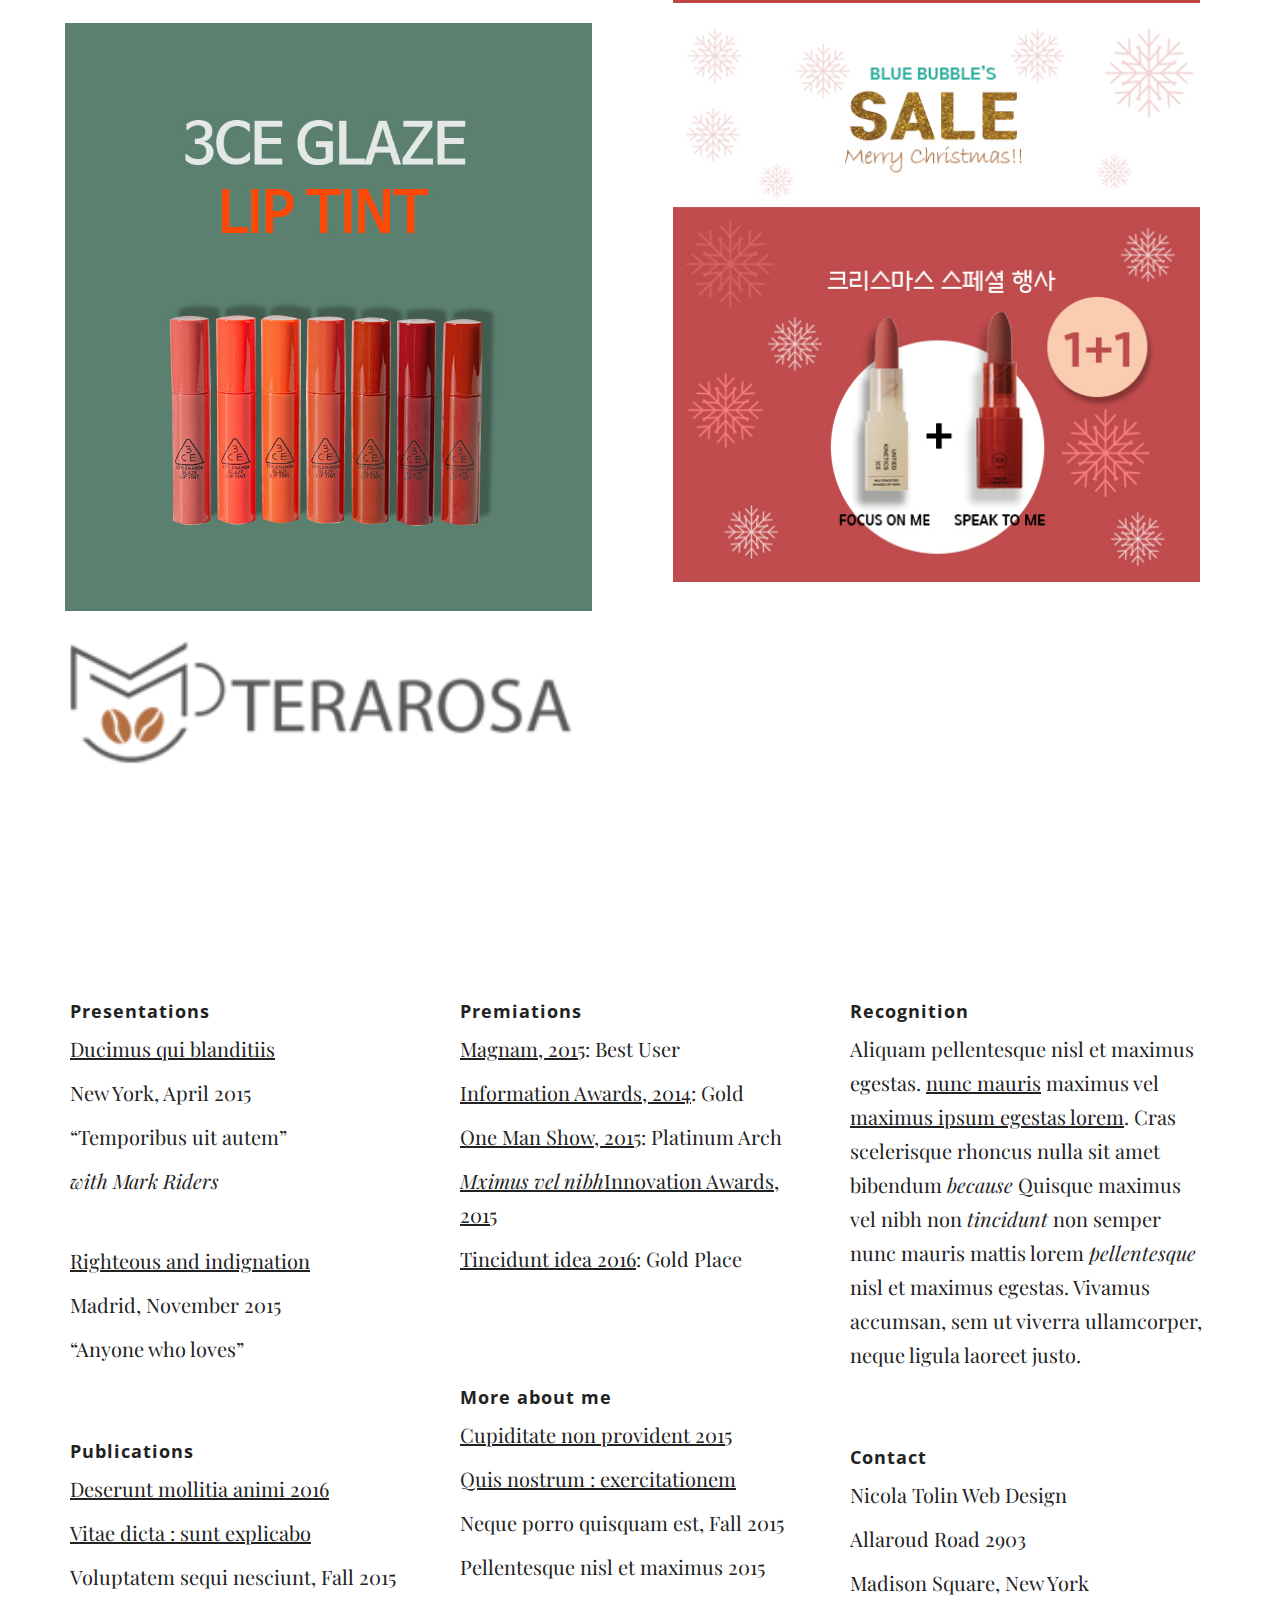
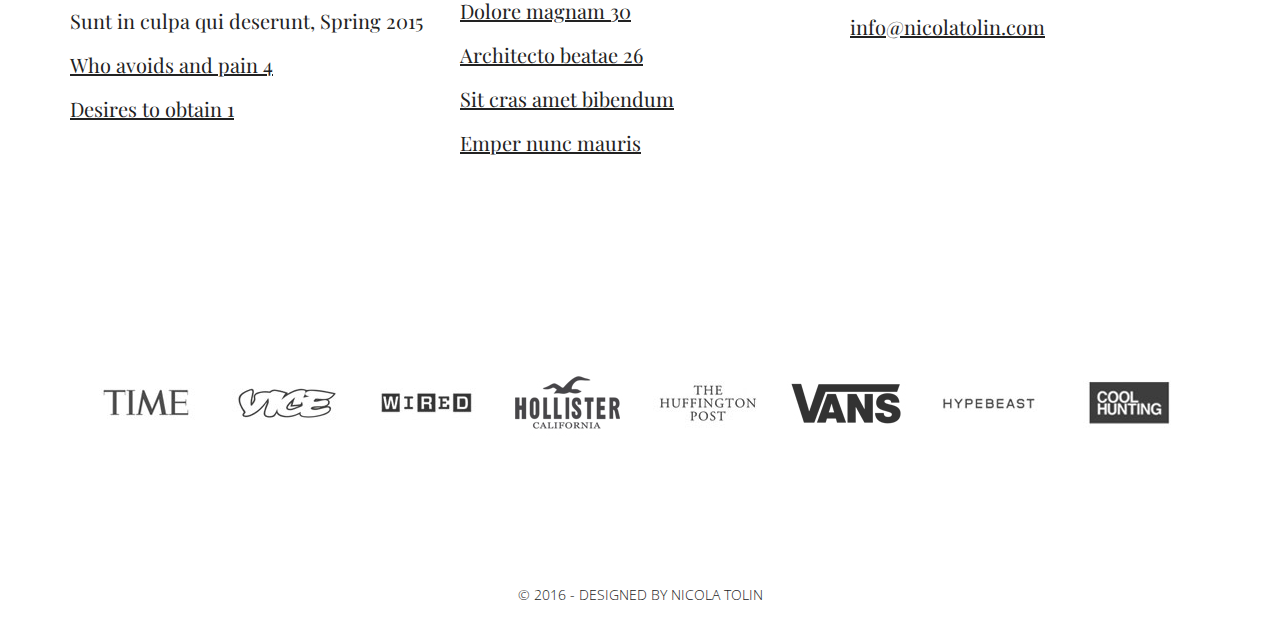
==== commit 15a73221: "dlaekdms" ====
--- a/index.html
+++ b/index.html
@@ -6,10 +6,10 @@
     <meta charset="utf-8">
     <meta http-equiv="X-UA-Compatible" content="IE=edge">
     <meta name="viewport" content="width=device-width, initial-scale=1">
-    <meta name="description" content="">
-    <meta name="author" content="">
-
-    <title>Nevada - Free HTML Bootstrap Template</title>
+    <meta name="description" content="포트폴리오">
+    <meta name="author" content="임다은">
+
+    <title>임다은 포트폴리오</title>
 
     <!-- Css -->
     <link href="css/bootstrap.css" rel="stylesheet">
@@ -29,7 +29,7 @@
 					<span class="bar3"></span>
 			  </div>
 				<a class="navbar-brand top" href="#">
-					<img src="img/logo.png" alt="">
+					<img src="images/logo_07.png" alt="로고">
 				</a>
 
 			</div>
@@ -53,7 +53,6 @@
 		<div class="container">
 			<div class="row">
 				<div class="col-lg-7">
-					<p>Aliquam pellentesque nisl et maximus egestas. Vivamus accumsan, <i>sem ut viverra</i> ullamcorper, neque ligula laoreet justo, non semper nunc mauris mattis lorem. </p>
 				</div>
 			</div>
 		</div>
@@ -96,21 +95,21 @@
 	<!-- About -->
 	<section class="about" id="about">
 		<div class="container about">
-			<h1 class="logo"><img src="images/logo.png" alt="사진" class="photo"></h1>
-			<p  class="text"><img src="images/text.png" alt="사진" class="photo"></p>
+			<h1 class="logo"><img src="images/logo_07.png" alt="사진" class="photo"></h1>
+			<p  class="text"><img src="images/text.png" alt="사진" class=""></p>
 			<div class="row">
 				<div class="col-md-111 ">
             <img src="images/photo.png" alt="사진" class="photo">
 				</div>
 				<div class="col-md-112">
-				  <div class="">
-						<h2>Introduce</h2>
+				  <div class="text1">
+						<h2 class="white">Introduce</h2>
 						<p><span class="left">이름</span><span>임 다 은</span></p>
 						<p><span class="left">휴대폰</span><span>010-5784-4608</span></p>
 						<p><span class="left">이메일</span><span>bona5694@naver.com</span></p>
 					</div>
-					<div class="">
-						<h2>License</h2>
+					<div class="text2">
+						<h2 class="white">License</h2>
 						<p><span class="left">textile</span><span>pro</span></p>
 					</div>
 				</div>
@@ -124,39 +123,143 @@
 	
 	<!-- Gallery -->
 	<section id="portfolio">
+		<!--------------------------------->
 		<div class="container">
 			<div class="row">
 			
 			
 				<div class="col-md-6 thumbnail">
 					<div class="hovereffect">
-						<div class="col-md-12 photo-1"></div>
+						<div class="col-md-12 photo-1"><img src="images/1.jpg" alt="배너"></div>
 							<a href="#mybox" data-toggle="modal" data-slide-to="0">
 								<div class="overlay">
-									<h2>Vivamus accumsan</h2>
-									<p>Lacinia ipsum</p> 
-								</div>
-							</a>
-					</div>
-				</div>
-				
-				
-				<div class="col-md-6 thumbnail">
-					<div class="hovereffect">
-						<div class="col-md-12 photo-2"></div>
-							<a href="#mybox" data-toggle="modal" data-slide-to="1">
-								<div class="overlay">
-									<h2>Lacinia ante</h2>
-									<p>Aliquam pellentesque</p> 
-								</div>
-							</a>
-					</div>
-				</div>
-				
-				
-			</div>
-		</div>
-		
+									<h2>노세범 파우더</h2>
+								</div>
+							</a>
+					</div>
+				</div>
+				
+				
+				<div class="col-md-6 thumbnail">
+					<div class="hovereffect">
+						<div class="col-md-12 photo-1"><img src="images/2-1.jpg" alt="배너"></div>
+							<a href="#mybox" data-toggle="modal" data-slide-to="1">
+								<div class="overlay">
+									<h2>립광고</h2>
+								</div>
+							</a>
+					</div>
+				</div>
+				
+
+				<div class="col-md-6 thumbnail">
+					<div class="hovereffect">
+						<div class="col-md-12 photo-1"><img src="images/스타벅스 커피 수정.jpg" alt="배너"></div>
+							<a href="#mybox" data-toggle="modal" data-slide-to="1">
+								<div class="overlay">
+									<h2>스타벅스 음료</h2>
+								</div>
+							</a>
+					</div>
+				</div>
+
+				<div class="col-md-6 thumbnail">
+					<div class="hovereffect">
+						<div class="col-md-12 photo-1"><img src="images/4.jpg" alt="배너"></div>
+							<a href="#mybox" data-toggle="modal" data-slide-to="1">
+								<div class="overlay">
+									<h2>올리브 오일 미스트</h2>
+								</div>
+							</a>
+					</div>
+				</div>
+
+				<div class="col-md-6 thumbnail">
+					<div class="hovereffect">
+						<div class="col-md-12 photo-1"><img src="images/5.jpg" alt="배너"></div>
+							<a href="#mybox" data-toggle="modal" data-slide-to="1">
+								<div class="overlay">
+									<h2>메인이미지</h2>
+								</div>
+							</a>
+					</div>
+				</div>
+
+				<div class="col-md-6 thumbnail">
+					<div class="hovereffect">
+						<div class="col-md-12 photo-1"><img src="images/6.jpg" alt="배너"></div>
+							<a href="#mybox" data-toggle="modal" data-slide-to="1">
+								<div class="overlay">
+									<h2>메인이미지</h2>
+								</div>
+							</a>
+					</div>
+				</div>
+
+				<div class="col-md-6 thumbnail">
+					<div class="hovereffect">
+						<div class="col-md-12 photo-1"><img src="images/7.jpg" alt="배너"></div>
+							<a href="#mybox" data-toggle="modal" data-slide-to="1">
+								<div class="overlay">
+									<h2>메인이미지</h2>
+								</div>
+							</a>
+					</div>
+				</div>
+
+				<div class="col-md-6 thumbnail">
+					<div class="hovereffect">
+						<div class="col-md-12 photo-1"><img src="images/컨펌상세페이지2 -Recovered.jpg" alt="배너"></div>
+							<a href="#mybox" data-toggle="modal" data-slide-to="1">
+								<div class="overlay">
+									<h2>상세페이지</h2>
+								</div>
+							</a>
+					</div>
+				</div>
+
+				<div class="col-md-6 thumbnail">
+					<div class="hovereffect">
+						<div class="col-md-12 photo-1"><img src="images/컨펌 3CE립글로즈 .jpg" alt="배너"></div>
+							<a href="#mybox" data-toggle="modal" data-slide-to="1">
+								<div class="overlay">
+									<h2>상세페이지</h2>
+								</div>
+							</a>
+					</div>
+				</div>
+
+				<div class="col-md-6 thumbnail">
+					<div class="hovereffect">
+						<div class="col-md-12 photo-1"><img src="images/10.jpg" alt="배너"></div>
+							<a href="#mybox" data-toggle="modal" data-slide-to="1">
+								<div class="overlay">
+									<h2>팝업창</h2>
+								</div>
+							</a>
+					</div>
+				</div>
+
+				<div class="col-md-6 thumbnail">
+					<div class="hovereffect">
+						<div class="col-md-12 photo-1"><img src="images/11.png" alt="배너"></div>
+							<a href="#mybox" data-toggle="modal" data-slide-to="1">
+								<div class="overlay">
+									<h2>로고</h2>
+								</div>
+							</a>
+					</div>
+				</div>
+
+				
+
+				
+
+
+
+				
+			
+		<!--------------------------------->
 		<div class="container">
 			<div class="row">
 			
@@ -189,6 +292,9 @@
 				
 			</div>
 		</div>	
+
+<!--------------------------------->
+
 	</section>
 		
 	
@@ -203,19 +309,41 @@
 			  
 			  <button class="close" data-dismiss="modal" type="button">×</button>
 			  
-			  
+			  <!--------------------------------->
 			  <div class="carousel-inner">
 					<div class="item active">
-					  <img src="img/1.jpg" alt="slide">
-					</div>
-					<div class="item">
-					  <img src="img/2.jpg" alt="slide">
-					</div>
-					<div class="item">
-					  <img src="img/3.jpg" alt="slide">
-					</div>
-					<div class="item">
-					  <img src="img/4.jpg" alt="slide">
+					  <img src="images/1.jpg" alt="slide">
+					</div>
+					<div class="item">
+					  <img src="images/2.jpg" alt="slide">
+					</div>
+					<div class="item">
+					  <img src="images/3.jpg" alt="slide">
+					</div>
+					
+					<div class="item">
+					  <img src="images/4.jpg" alt="slide">
+					</div>
+					<div class="item">
+					  <img src="images/5.jpg" alt="slide">
+					</div>
+					<div class="item">
+					  <img src="images/6.jpg" alt="slide">
+					</div>
+					<div class="item">
+					  <img src="images/7.jpg" alt="slide">
+					</div>
+					<div class="item">
+					  <img src="images/8.jpg" alt="slide">
+					</div>
+					<div class="item">
+					  <img src="images/9.jpg" alt="slide">
+					</div>
+					<div class="item">
+					  <img src="images/10.jpg" alt="slide">
+					</div>
+					<div class="item">
+					  <img src="images/11.png" alt="slide">
 					</div>
 			  </div><!-- /.carousel-inner -->
 			  
--- a/css/style.css
+++ b/css/style.css
@@ -260,7 +260,7 @@
 }
 
 .hovereffect:hover a, .hovereffect:hover p, .hovereffect:hover h2 {
-  color:#fff;
+  color:#000;
   text-decoration:none;
   opacity: 1;
   letter-spacing:1px;
@@ -326,22 +326,22 @@
   transform: translate3d(0,0,0);
 }
 
-.photo-1,.photo-2,.photo-3,.photo-4,.photo-5,.photo-6{
+/*.photo-1,.photo-2,.photo-3,.photo-4,.photo-5,.photo-6{
 	background-size:cover;
 	height:100vh;
 	width:100%;
 	background-position:center;
-}
+}*/
 
 /* Thumbnail Images*/
-
+/*
 .photo-1 {background-image: url('../img/1.jpg');}
 .photo-2 {background-image: url('../img/2.jpg');}
 .photo-3 {background-image: url('../img/3.jpg');}
 .photo-4 {background-image: url('../img/4.jpg');}
 .photo-5 {background-image: url('../img/5.jpg');}
 .photo-6 {background-image: url('../img/6.jpg');}
-
+*/
 /* Modal Box */
 
 .modal-dialog {
@@ -530,10 +530,81 @@
     bottom: 30px;
   }
 }
-
+/*****************************************************/
+
+.row{display: flex;flex-wrap: wrap;justify-content: space-between;}
+.row::before{width: 100%;}
 #about{background: url(../images/01.png) no-repeat right bottom #d6dce2;padding-bottom: 200px;padding-top: 200px;}
-#about .row{display: flex;}
 #about  .col-md-111{width: 400px;text-align: center;}
-#about .left{display: inline-block;width: 150px;}
-#about .photo{width: 200px;}
-.text{text-align: center;padding-bottom: 50px;padding-top: 50px;}
+#about .left{display: inline-block;width: 200px;}
+#about .photo{width: 200px;padding-top: 50px;}
+.text{text-align: center;padding-bottom: 50px;padding-top: 50px;padding-left:100px ;width:100}
+.white{color: #fff; font-weight: 15px;}
+
+.hovereffect {
+  width: 100%;
+  float:none;
+  overflow: hidden;
+  position: relative;
+  text-align: left;
+  background: none;
+  cursor: pointer;
+}
+.thumbnail {width: 48%;}
+.thumbnail .col-md-12{background-size: 100%;background-repeat: no-repeat;background-position: center;}
+.thumbnail .photo-1 img{max-width: 100%;display: block;margin:auto}
+.img-responsive, .thumbnail > img, .thumbnail a > img, .carousel-inner > .item > img, .carousel-inner > .item > a > img {
+  height: auto;
+  max-width: none;
+  width: auto;
+  object-fit:none;display: block;margin: auto;/*padding-top: 200px;*/
+  /*position: absolute;left: 50%;top: 50%;*/
+}
+.modal-content{position: static;}
+.modal-body {
+  position: absolute;
+  width:100%;height:100%;
+  padding: 0;
+  top:0;left:0;
+}
+
+.modal-dialog {
+  margin: 0px auto;
+  position: fixed;
+  top: 0%;
+  left: 0;
+  width: 100%;
+  height:100%;
+}
+.modal-content .carousel-inner{position: absolute;width:100%;top: 50%;transform: translate(0,-50%);}
+/*.hovereffect .photo-1 {
+  background-image: url(../images/1.jpg); height:500px;
+
+}
+.photo-2 {
+  background-image: url(../img/2.jpg);
+}
+.photo-3 {
+  background-image: url(../img/3.jpg);
+}
+.photo-4 {
+  background-image: url(../img/4.jpg);
+}
+.photo-5 {
+  background-image: url(../img/5.jpg);
+}
+.photo-6 {
+  background-image: url(../img/6.jpg);
+}
+.photo-7 {
+  background-image: url(../img/7.jpg);
+}
+.photo-8 {
+  background-image: url(../img/8.jpg);
+}
+.photo-9 {
+  background-image: url(../img/9.jpg);
+}
+.photo-10 {
+  background-image: url(../img/10.jpg);
+}*/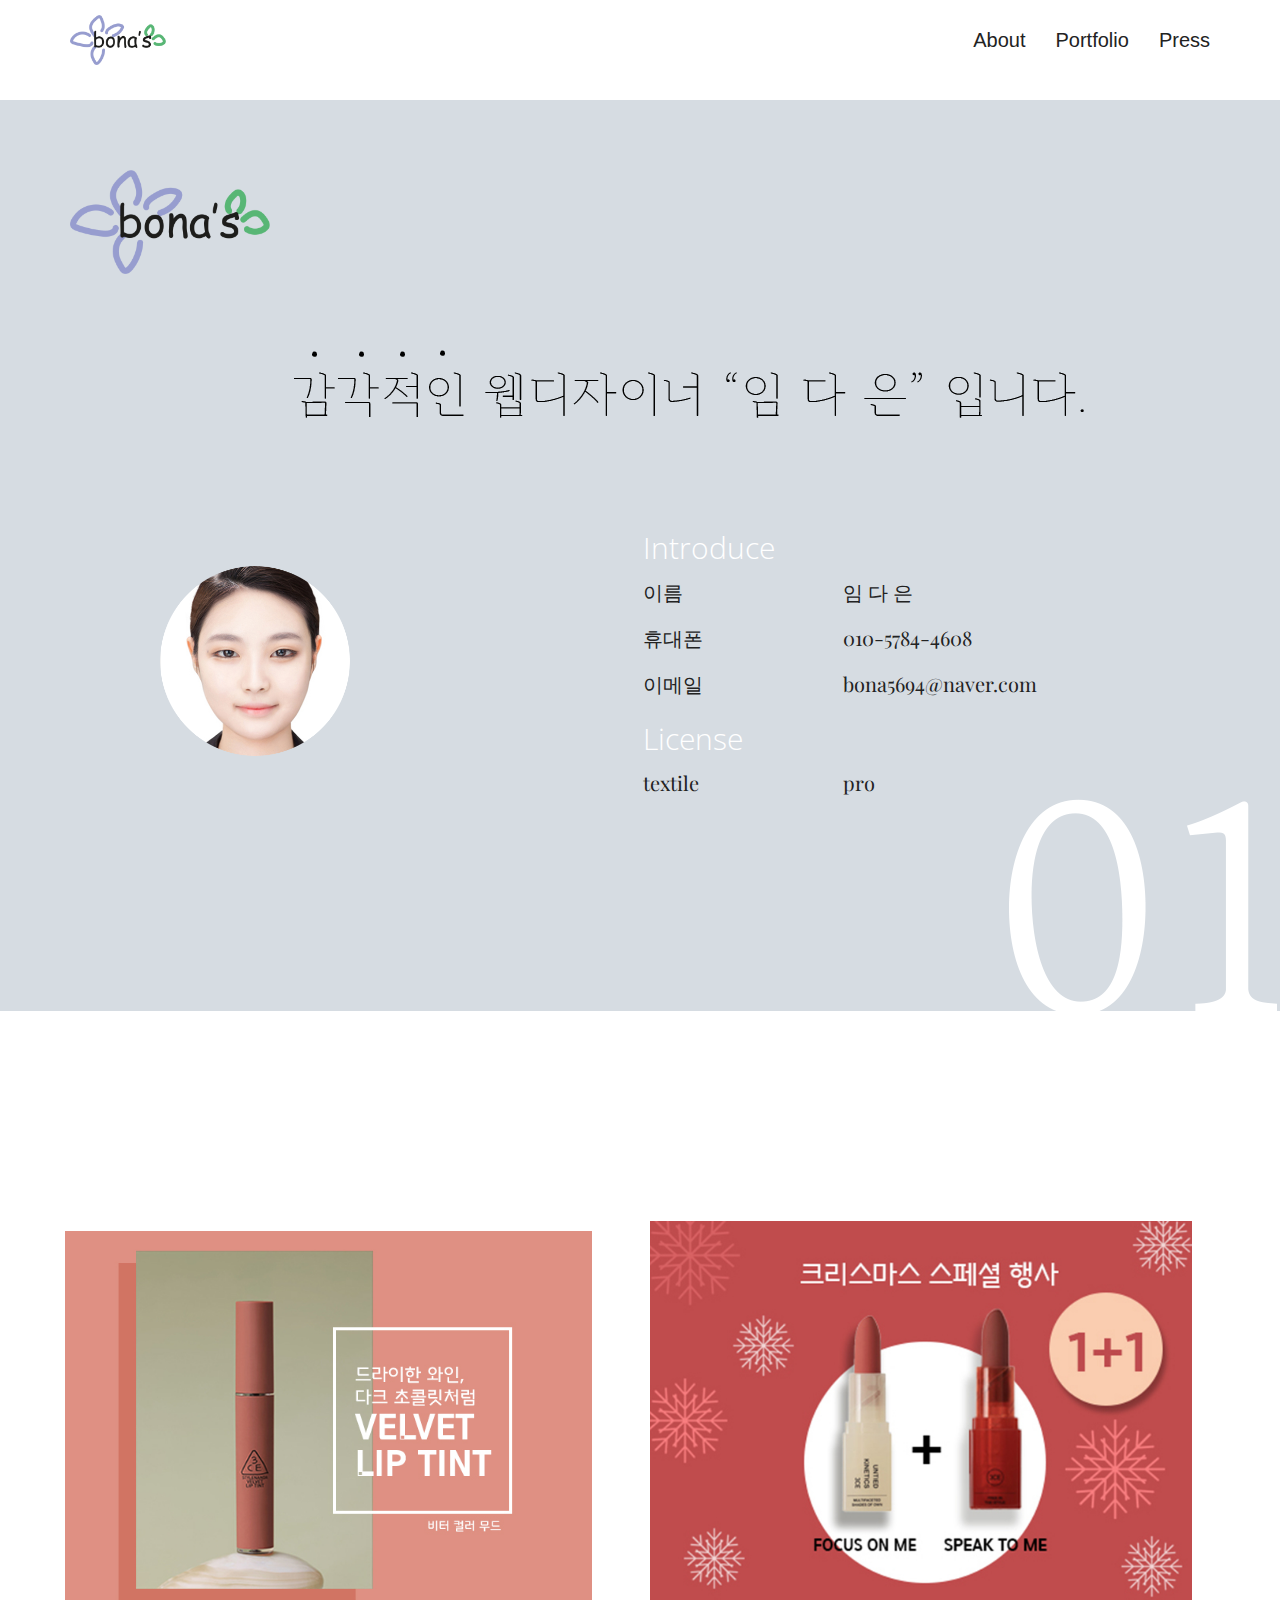
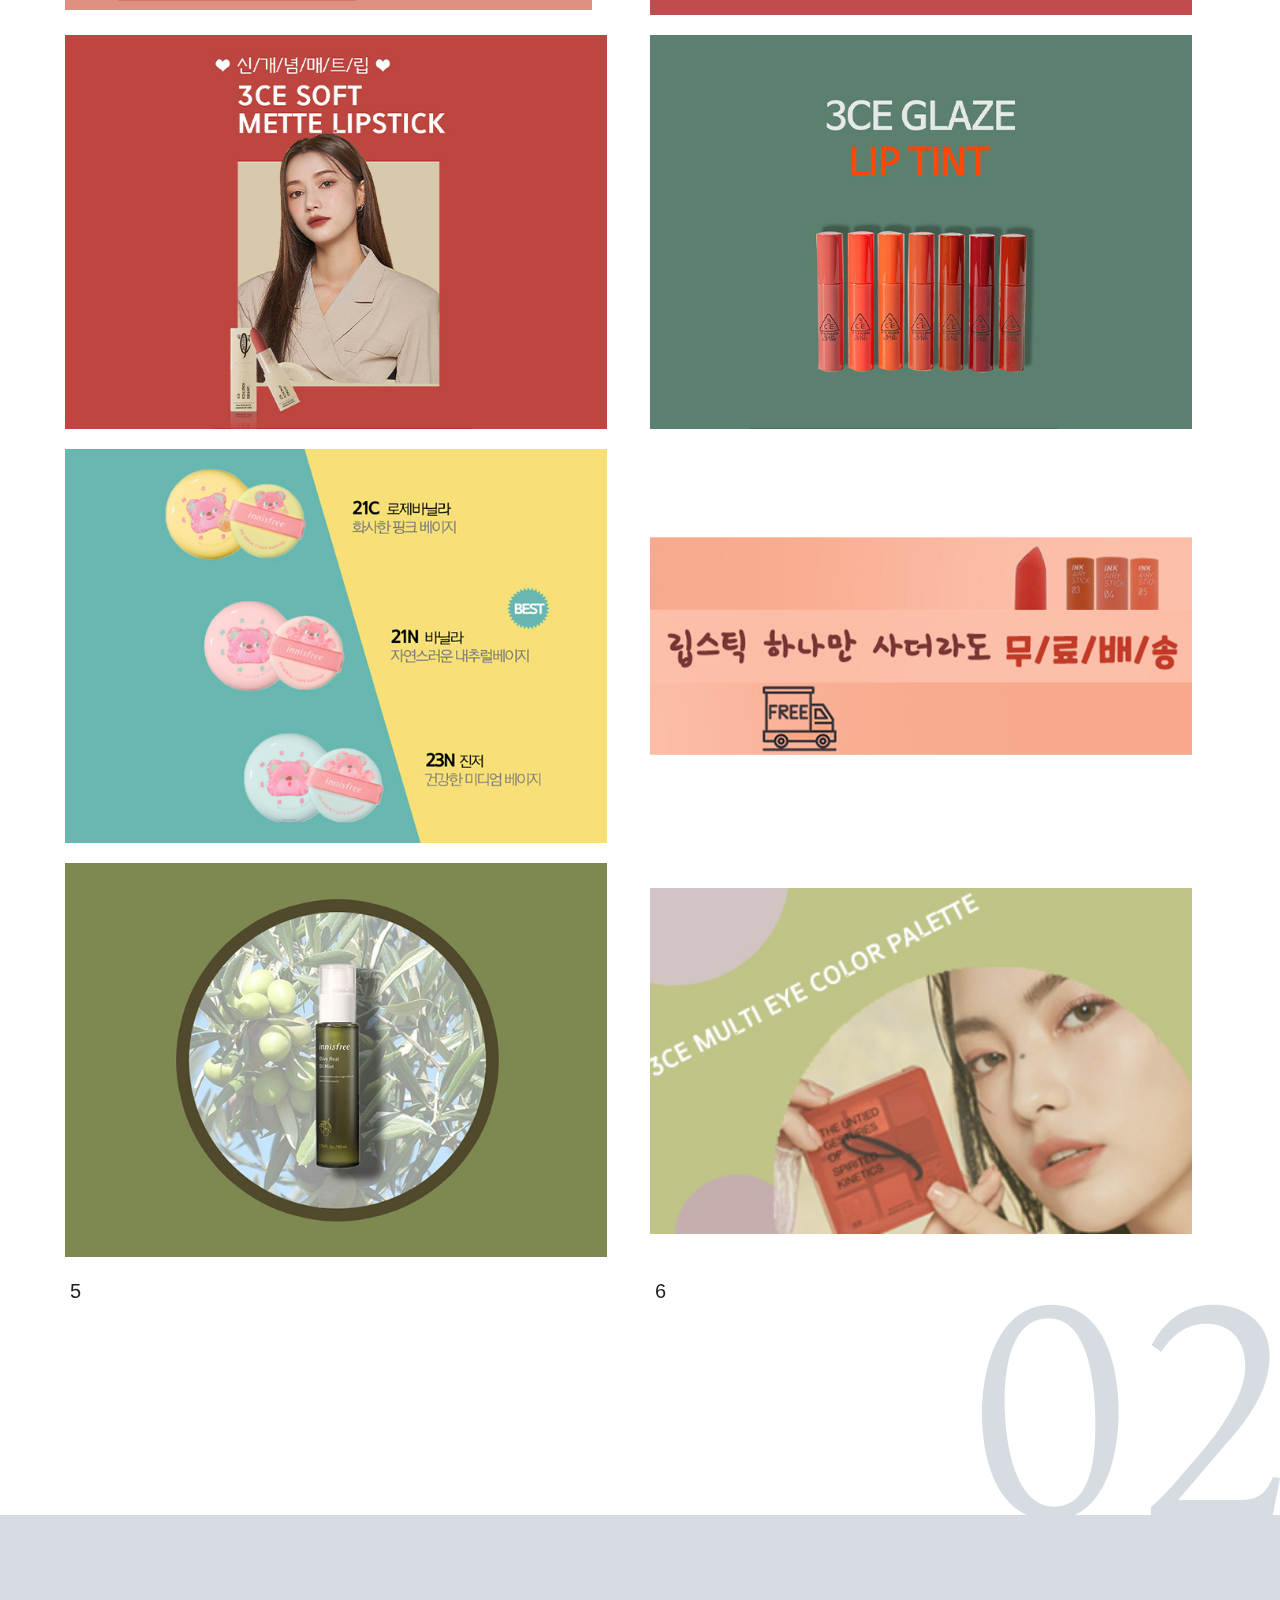
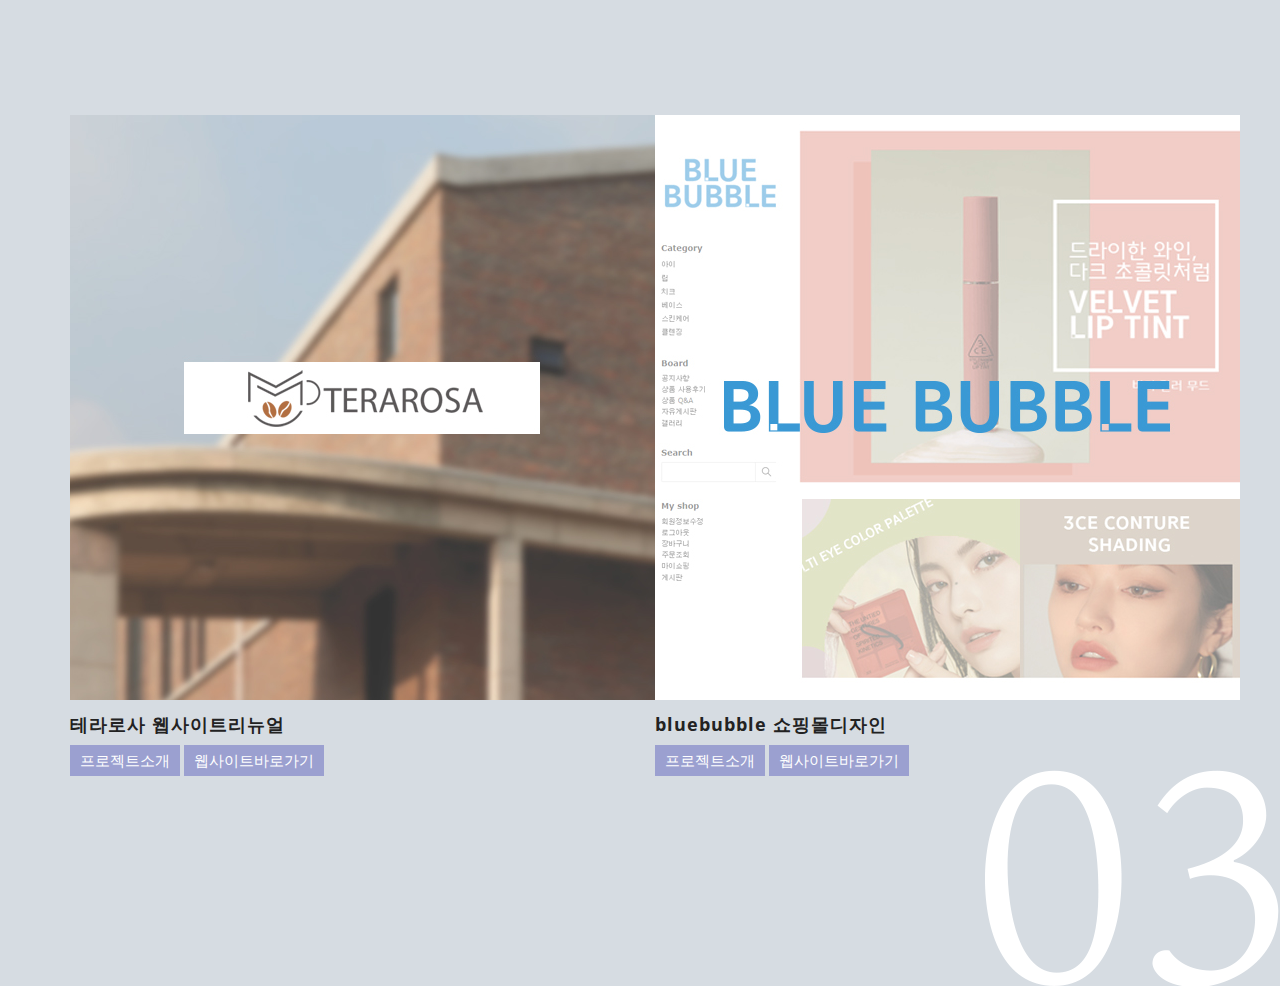
==== commit e201c3b5: "a" ====
--- a/index.html
+++ b/index.html
@@ -39,58 +39,12 @@
 				<li><a href="#about">About</a></li>
 				<li><a href="#portfolio">Portfolio</a></li>
 				<li><a href="#press">Press</a></li>
-				<li><a href="#brand">Brand</a></li>
 			  </ul>
 			</div><!-- /.navbar-collapse -->
 		</div><!-- /.container-fluid -->
 	</nav>
   
 
-
-
-    <!-- Intro -->
-	<section class="intro">
-		<div class="container">
-			<div class="row">
-				<div class="col-lg-7">
-				</div>
-			</div>
-		</div>
-	</section>
-
-	
-	<!-- Slider -->
-	<section class="slider">
-		<div class="container-fluid">
-			<div class="row no-gutter">
-				<div class="col-lg-12">
-					<div id="myCarousel" class="carousel slide" data-ride="carousel">
-
-					  <!-- Wrapper for slides -->
-					  <div class="carousel-inner" role="listbox">
-						<div class="item active">
-						  <img src="img/slide-1.jpg" alt="slide">
-						</div>
-
-						<div class="item">
-						  <img src="img/slide-2.jpg" alt="slide">
-						</div>
-
-						<div class="item">
-						  <img src="img/slide-3.jpg" alt="slide">
-						</div>
-
-						<div class="item">
-						  <img src="img/slide-4.jpg" alt="slide">
-						</div>
-					  </div>
-					  
-					</div>
-				</div>
-			</div>
-		</div>
-	</section>
-	
 	
 	<!-- About -->
 	<section class="about" id="about">
@@ -113,14 +67,10 @@
 						<p><span class="left">textile</span><span>pro</span></p>
 					</div>
 				</div>
-
 			</div>
 		</div>
 	</section>
-	
-
-	
-	
+		
 	<!-- Gallery -->
 	<section id="portfolio">
 		<!--------------------------------->
@@ -130,7 +80,7 @@
 			
 				<div class="col-md-6 thumbnail">
 					<div class="hovereffect">
-						<div class="col-md-12 photo-1"><img src="images/1.jpg" alt="배너"></div>
+						<div class="col-md-12 photo-1"><img src="images/4.jpg" alt="배너" style="padding-top:10px"></div>
 							<a href="#mybox" data-toggle="modal" data-slide-to="0">
 								<div class="overlay">
 									<h2>노세범 파우더</h2>
@@ -142,7 +92,7 @@
 				
 				<div class="col-md-6 thumbnail">
 					<div class="hovereffect">
-						<div class="col-md-12 photo-1"><img src="images/2-1.jpg" alt="배너"></div>
+						<div class="col-md-12 photo-2"><img src="images/7-1.jpg" alt="배너"></div>
 							<a href="#mybox" data-toggle="modal" data-slide-to="1">
 								<div class="overlay">
 									<h2>립광고</h2>
@@ -151,114 +101,9 @@
 					</div>
 				</div>
 				
-
-				<div class="col-md-6 thumbnail">
-					<div class="hovereffect">
-						<div class="col-md-12 photo-1"><img src="images/스타벅스 커피 수정.jpg" alt="배너"></div>
-							<a href="#mybox" data-toggle="modal" data-slide-to="1">
-								<div class="overlay">
-									<h2>스타벅스 음료</h2>
-								</div>
-							</a>
-					</div>
-				</div>
-
-				<div class="col-md-6 thumbnail">
-					<div class="hovereffect">
-						<div class="col-md-12 photo-1"><img src="images/4.jpg" alt="배너"></div>
-							<a href="#mybox" data-toggle="modal" data-slide-to="1">
-								<div class="overlay">
-									<h2>올리브 오일 미스트</h2>
-								</div>
-							</a>
-					</div>
-				</div>
-
-				<div class="col-md-6 thumbnail">
-					<div class="hovereffect">
-						<div class="col-md-12 photo-1"><img src="images/5.jpg" alt="배너"></div>
-							<a href="#mybox" data-toggle="modal" data-slide-to="1">
-								<div class="overlay">
-									<h2>메인이미지</h2>
-								</div>
-							</a>
-					</div>
-				</div>
-
-				<div class="col-md-6 thumbnail">
-					<div class="hovereffect">
-						<div class="col-md-12 photo-1"><img src="images/6.jpg" alt="배너"></div>
-							<a href="#mybox" data-toggle="modal" data-slide-to="1">
-								<div class="overlay">
-									<h2>메인이미지</h2>
-								</div>
-							</a>
-					</div>
-				</div>
-
-				<div class="col-md-6 thumbnail">
-					<div class="hovereffect">
-						<div class="col-md-12 photo-1"><img src="images/7.jpg" alt="배너"></div>
-							<a href="#mybox" data-toggle="modal" data-slide-to="1">
-								<div class="overlay">
-									<h2>메인이미지</h2>
-								</div>
-							</a>
-					</div>
-				</div>
-
-				<div class="col-md-6 thumbnail">
-					<div class="hovereffect">
-						<div class="col-md-12 photo-1"><img src="images/컨펌상세페이지2 -Recovered.jpg" alt="배너"></div>
-							<a href="#mybox" data-toggle="modal" data-slide-to="1">
-								<div class="overlay">
-									<h2>상세페이지</h2>
-								</div>
-							</a>
-					</div>
-				</div>
-
-				<div class="col-md-6 thumbnail">
-					<div class="hovereffect">
-						<div class="col-md-12 photo-1"><img src="images/컨펌 3CE립글로즈 .jpg" alt="배너"></div>
-							<a href="#mybox" data-toggle="modal" data-slide-to="1">
-								<div class="overlay">
-									<h2>상세페이지</h2>
-								</div>
-							</a>
-					</div>
-				</div>
-
-				<div class="col-md-6 thumbnail">
-					<div class="hovereffect">
-						<div class="col-md-12 photo-1"><img src="images/10.jpg" alt="배너"></div>
-							<a href="#mybox" data-toggle="modal" data-slide-to="1">
-								<div class="overlay">
-									<h2>팝업창</h2>
-								</div>
-							</a>
-					</div>
-				</div>
-
-				<div class="col-md-6 thumbnail">
-					<div class="hovereffect">
-						<div class="col-md-12 photo-1"><img src="images/11.png" alt="배너"></div>
-							<a href="#mybox" data-toggle="modal" data-slide-to="1">
-								<div class="overlay">
-									<h2>로고</h2>
-								</div>
-							</a>
-					</div>
-				</div>
-
-				
-
-				
-
-
-
-				
-			
+			</div>
+		</div>
+
 		<!--------------------------------->
 		<div class="container">
 			<div class="row">
@@ -266,11 +111,10 @@
 			
 				<div class="col-md-6 thumbnail">
 					<div class="hovereffect">
-						<div class="col-md-12 photo-3"></div>
+						<div class="col-md-12 photo-3"><img src="images/10-1.jpg" alt="배너"></div>
 							<a href="#mybox" data-toggle="modal" data-slide-to="2">
 								<div class="overlay">
-									<h2>Ultris sodales</h2>
-									<p>Quisque maximu</p> 
+									<h2>올리브 오일 미스트</h2>
 								</div>
 							</a>
 					</div>
@@ -279,11 +123,10 @@
 				
 				<div class="col-md-6 thumbnail">
 					<div class="hovereffect">
-						<div class="col-md-12 photo-4"></div>
+						<div class="col-md-12 photo-4"><img src="images/9-1.jpg" alt="배너"></div>
 							<a href="#mybox" data-toggle="modal" data-slide-to="3">
 								<div class="overlay">
-									<h2>Quisque maximu</h2>
-									<p>Sed eu magna</p> 
+									<h2>메인이미지</h2>
 								</div>
 							</a>
 					</div>
@@ -291,10 +134,112 @@
 				
 				
 			</div>
-		</div>	
+		</div>
 
 <!--------------------------------->
-
+<div class="container">
+	<div class="row">
+	
+	
+		<div class="col-md-6 thumbnail">
+			<div class="hovereffect">
+				<div class="col-md-12 photo-3"><img src="images/1-1.jpg" alt="배너"></div>
+					<a href="#mybox" data-toggle="modal" data-slide-to="4">
+						<div class="overlay">
+							<h2>메인 이미지</h2>
+						</div>
+					</a>
+			</div>
+		</div>
+		
+		
+		<div class="col-md-6 thumbnail">
+			<div class="hovereffect">
+				<div class="col-md-12 photo-4"><img src="images/2-1.png" alt="배너"></div>
+					<a href="#mybox" data-toggle="modal" data-slide-to="5">
+						<div class="overlay">
+							<h2>메인 이미지</h2>
+						</div>
+					</a>
+			</div>
+		</div>
+		
+		
+	</div>
+</div>
+
+		<!--------------------------------->
+		
+		
+<div class="container">
+	<div class="row">
+	
+	
+		<div class="col-md-6 thumbnail">
+			<div class="hovereffect">
+				<div class="col-md-12 photo-3"><img src="images/3-1.jpg" alt="배너"></div>
+					<a href="#mybox" data-toggle="modal" data-slide-to="6">
+						<div class="overlay">
+							<h2>상세페이지</h2>
+						</div>
+					</a>
+			</div>
+		</div>
+		
+		
+		
+		<div class="col-md-6 thumbnail">
+			<div class="hovereffect">
+				<div class="col-md-12 photo-3"><img src="images/5.jpg" alt="배너" style="padding-top:25px;"></div>
+					<a href="#mybox" data-toggle="modal" data-slide-to="7">
+						<div class="overlay">
+							<h2>상세페이지</h2>
+						</div>
+					</a>
+			</div>
+		</div>
+		
+		
+	</div>
+</div>
+		<!--------------------------------->
+
+		<!--------------------------------->
+		
+		
+<div class="container">
+	<div class="row">
+	
+	
+		<div class="col-md-6 thumbnail">
+			<div class="hovereffect">
+				<div class="col-md-12 photo-3">5</div>
+					<a href="#mybox" data-toggle="modal" data-slide-to="8">
+						<div class="overlay">
+							<h2>로고</h2>
+							<p>Quisque maximu</p> 
+						</div>
+					</a>
+			</div>
+		</div>
+		
+		
+		<div class="col-md-6 thumbnail">
+			<div class="hovereffect">
+				<div class="col-md-12 photo-4">6</div>
+					<a href="#mybox" data-toggle="modal" data-slide-to="9">
+						<div class="overlay">
+							<h2>Quisque maximu</h2>
+							<p>Sed eu magna</p> 
+						</div>
+					</a>
+			</div>
+		</div>
+		
+		
+	</div>
+</div>
+		<!--------------------------------->
 	</section>
 		
 	
@@ -312,6 +257,19 @@
 			  <!--------------------------------->
 			  <div class="carousel-inner">
 					<div class="item active">
+					  <img src="images/4.jpg" alt="slide">
+					</div>
+					<div class="item">
+					  <img src="images/7.jpg" alt="slide">
+					</div>
+					<div class="item">
+					  <img src="images/10.jpg" alt="slide" style="left:50%;top: 0;transform: translate(-50%,0);">
+					</div>
+					
+					<div class="item">
+					  <img src="images/9.jpg" alt="slide" style="left:50%;top: 0;transform: translate(-50%,0);">
+					</div>
+					<div class="item">
 					  <img src="images/1.jpg" alt="slide">
 					</div>
 					<div class="item">
@@ -320,31 +278,10 @@
 					<div class="item">
 					  <img src="images/3.jpg" alt="slide">
 					</div>
-					
-					<div class="item">
-					  <img src="images/4.jpg" alt="slide">
-					</div>
-					<div class="item">
-					  <img src="images/5.jpg" alt="slide">
-					</div>
-					<div class="item">
-					  <img src="images/6.jpg" alt="slide">
-					</div>
-					<div class="item">
-					  <img src="images/7.jpg" alt="slide">
-					</div>
-					<div class="item">
-					  <img src="images/8.jpg" alt="slide">
-					</div>
-					<div class="item">
-					  <img src="images/9.jpg" alt="slide">
-					</div>
-					<div class="item">
-					  <img src="images/10.jpg" alt="slide">
-					</div>
-					<div class="item">
-					  <img src="images/11.png" alt="slide">
-					</div>
+					<div class="item">
+					  <img src="images/5-1.png" alt="slide" style="left:50%;top: 0;transform: translate(-50%,0);">
+					</div>
+
 			  </div><!-- /.carousel-inner -->
 			  
 			  
@@ -360,6 +297,7 @@
 		</div><!-- /.modal-dialog -->
 	  </div><!-- /.modal -->
 	</div><!-- /.container -->
+
 	
 	
 	
@@ -369,99 +307,30 @@
 	<section class="press" id="press">
 		<div class="container about">
 			<div class="row">
-				<div class="col-md-4">
-					<h4>Presentations </h4>
-					<p><a href="#" target="_blank">Ducimus qui blanditiis </a></p>
-					<p>New York, April 2015</p>
-					<p>“Temporibus uit autem”</p>
-					<p><em>with Mark Riders</em></p>
-					
-					<br>
-					
-					<p><a href="#" target="_blank">Righteous and indignation</a></p>
-					<p>Madrid, November 2015</p>
-					<p>“Anyone who loves”</p>
-					<br>
-					
-					<h4>Publications</h4>
-					<p><a href="#" target="_blank">Deserunt mollitia animi 2016</a></p>
-					<p><a href="#" target="_blank">Vitae dicta : sunt explicabo</a></p>
-					<p>Voluptatem sequi nesciunt, Fall 2015</p>
-					<p>Sunt in culpa qui deserunt, Spring 2015</p>
-					<p><a href="#" target="_blank">Who avoids and pain 4</a></p>
-					<p><a href="#" target="_blank">Desires to obtain 1</a></p>
-				</div>
-				
-				
-				<div class="col-md-4">
-					<h4>Premiations </h4>
-					<p><a href="#" target="_blank">Magnam, 2015</a>: Best User</p>
-					<p><a href="#" target="_blank">Information Awards, 2014</a>: Gold </p>
-					<p><a href="#" target="_blank">One Man Show, 2015</a>: Platinum Arch</p>
-					<p><a href="#" target="_blank"><em>Mximus vel nibh</em>Innovation Awards, 2015</a></p>
-					<p><a href="#" target="_blank">Tincidunt idea 2016</a>: Gold Place</p>
-					<br><br>
-							  
-							  
-					<h4>More about me</h4>
-					<p><a href="#" target="_blank">Cupiditate non provident 2015</a></p>
-					<p><a href="#" target="_blank">Quis nostrum : exercitationem</a></p>
-					<p>Neque porro quisquam est, Fall 2015</p>
-					<p>Pellentesque nisl et maximus 2015</p>
-					<p><a href="#" target="_blank">Dolore magnam 30</a></p>
-					<p><a href="#" target="_blank">Architecto beatae 26</a></p>
-					<p><a href="#" target="_blank">Sit cras amet bibendum</a></p>
-					<p><a href="#" target="_blank">Emper nunc mauris</a></p>
-				</div>
-				
-				
-				<div class="col-md-4">
-					<h4>Recognition </h4>
-						<p>
-							Aliquam pellentesque nisl et maximus egestas.  <a href="#" target="_blank">nunc mauris</a> maximus vel <a href="#">maximus ipsum egestas lorem</a>. 
-							Cras scelerisque rhoncus nulla sit amet bibendum <em>because</em> Quisque maximus vel nibh non <em>tincidunt</em> non semper nunc mauris mattis lorem <em>pellentesque</em> nisl et maximus egestas. Vivamus accumsan, sem ut viverra ullamcorper, neque ligula laoreet justo.
-						</p>
-					<br>
-						 
-					<h4>Contact </h4>
-					<p>Nicola Tolin Web Design</p>
-					<p>Allaroud Road 2903</p>
-					<p>Madison Square, New York</p>
-					<p><a href="mailto:info@nicolatolin.com">info@nicolatolin.com</a></p>
-					<br><br>
+				<div class="col-md-6" >
+					<img src="images/terarosa.jpg" alt="slide">
+					<h4>테라로사 웹사이트리뉴얼</h4>
+          <p class="btn1">
+						  <button>프로젝트소개</button>
+						  <button><a href="./terarosa/index.html" target="_blank">웹사이트바로가기</a></button>
+					</p>
+				</div>
+				
+		
+				
+				<div class="col-md-6" >
+					<img src="images/bluebubble.jpg" alt="slide">
+					<h4>bluebubble 쇼핑몰디자인</h4>
+          <p class="btn1">
+						   <button class="detail">프로젝트소개</button>
+							 <button class="link"><a href="http://bona5694.cafe24.com" target="_blank">웹사이트바로가기</a></button>
+					</p>
 				</div>
 			</div>
 		</div>
 	</section>
 	
 	
-	<!-- Brand -->
-	<section id="brand">
-		<div class="container">
-			<div class="row">
-				<div class="col-md-12">
-				   <ul class="logo-list list-inline text-center">
-					<li><a href="#" target="_blank"><img src="img/logos/logo1.jpg" alt="client logo" class="img-responsive"/></a></li>
-					<li><a href="#" target="_blank"><img src="img/logos/logo2.jpg" alt="client logo" class="img-responsive"/></a></li>
-					<li><a href="#" target="_blank"><img src="img/logos/logo3.jpg" alt="client logo" class="img-responsive"/></a></li>
-					<li><a href="#" target="_blank"><img src="img/logos/logo4.jpg" alt="client logo" class="img-responsive"/></a></li>
-					<li><a href="#" target="_blank"><img src="img/logos/logo5.jpg" alt="client logo" class="img-responsive"/></a></li>
-					<li><a href="#" target="_blank"><img src="img/logos/logo6.jpg" alt="client logo" class="img-responsive"/></a></li>
-					<li><a href="#" target="_blank"><img src="img/logos/logo7.jpg" alt="client logo" class="img-responsive"/></a></li>
-					<li><a href="#" target="_blank"><img src="img/logos/logo8.jpg" alt="client logo" class="img-responsive"/></a></li>
-				  </ul>
-				</div>
-			</div>
-		</div>
-	</section>
-	
-	
-	<!-- Copyright -->
-	<footer>
-		<div class="container">
-			<p class="text-center">© 2016 - Designed by <a href="http://www.nicolatolin.com">Nicola Tolin</a></p>
-		</div>
-	</footer>
 	
 	<a href="#page-top" class="cd-top">Top</a>
 	
--- a/css/style.css
+++ b/css/style.css
@@ -246,27 +246,30 @@
   left: 0;
   padding: 50px 20px;
   cursor:pointer;
+  /*background-color:rgba(0,0,0,0.5); color:#fff;*/
+  background-color:rgba(255,255,255,0.7);color:#555;
 }
 
 .hovereffect a, .hovereffect p,.hovereffect h2 {
-  color: #fff;
+  color: inherit;
+ /* color:#000;*/
   text-decoration:none;
   opacity: 0;
   filter: alpha(opacity=0);
   -webkit-transition: opacity 0.35s, -webkit-transform 0.35s;
   transition: opacity 0.35s, transform 0.35s;
   -webkit-transform: translate3d(100%,0,0);
-  transform: translate3d(100%,0,0);
+  transform: translate3d(100%,100px,0);
 }
 
 .hovereffect:hover a, .hovereffect:hover p, .hovereffect:hover h2 {
-  color:#000;
+  color:inherit;
   text-decoration:none;
   opacity: 1;
   letter-spacing:1px;
   filter: alpha(opacity=100);
   -webkit-transform: translate3d(0,0,0);
-  transform: translate3d(0,0,0);
+  transform: translate3d(50px,100px,0);
 }
 
 @media (max-width: 992px) {
@@ -290,10 +293,11 @@
 }
 
 .hovereffect:hover img {
-  opacity: 0.4;
-  filter: alpha(opacity=40);
+  /*opacity: 0.9;
+  filter: alpha(opacity=90);*/
+  filter:blur(3px);
   -webkit-transform: translate3d(0,0,0);
-  transform: translate3d(0,0,0);
+  transform: translate3d(0,0,0) scale(1.3);
 }
 
 .hovereffect .photo-1, 
@@ -320,8 +324,8 @@
 .hovereffect:hover .photo-4,
 .hovereffect:hover .photo-5,
 .hovereffect:hover .photo-6{
-  opacity: 0.4;
-  filter: alpha(opacity=40);
+  opacity: 1;
+  filter: alpha(opacity=100);
   -webkit-transform: translate3d(0,0,0);
   transform: translate3d(0,0,0);
 }
@@ -436,7 +440,7 @@
 }
 
 .press h4 {
-	padding-top:20px;
+	padding-top:5px;
 	font-weight:bold;
 	letter-spacing:1px;
 }
@@ -534,10 +538,13 @@
 
 .row{display: flex;flex-wrap: wrap;justify-content: space-between;}
 .row::before{width: 100%;}
-#about{background: url(../images/01.png) no-repeat right bottom #d6dce2;padding-bottom: 200px;padding-top: 200px;}
+#about{background: url(../images/01.png) no-repeat right bottom #d6dce2;padding-bottom: 200px;padding-top: 0px;}
 #about  .col-md-111{width: 400px;text-align: center;}
 #about .left{display: inline-block;width: 200px;}
 #about .photo{width: 200px;padding-top: 50px;}
+#portfolio{background: url(../images/02.png) no-repeat right bottom #fff;padding-bottom: 200px;padding-top: 200px;}
+#press{background: url(../images/03.png) no-repeat right bottom #d6dce2;padding-bottom: 200px;padding-top: 200px;}
+
 .text{text-align: center;padding-bottom: 50px;padding-top: 50px;padding-left:100px ;width:100}
 .white{color: #fff; font-weight: 15px;}
 
@@ -550,7 +557,8 @@
   background: none;
   cursor: pointer;
 }
-.thumbnail {width: 48%;}
+.thumbnail {width: 48%;transition: box-shadow 0.5s;}
+.thumbnail:hover {box-shadow: 0 0 5px rgba(0,0,0,0.5);}
 .thumbnail .col-md-12{background-size: 100%;background-repeat: no-repeat;background-position: center;}
 .thumbnail .photo-1 img{max-width: 100%;display: block;margin:auto}
 .img-responsive, .thumbnail > img, .thumbnail a > img, .carousel-inner > .item > img, .carousel-inner > .item > a > img {
@@ -576,35 +584,11 @@
   width: 100%;
   height:100%;
 }
-.modal-content .carousel-inner{position: absolute;width:100%;top: 50%;transform: translate(0,-50%);}
-/*.hovereffect .photo-1 {
-  background-image: url(../images/1.jpg); height:500px;
-
-}
-.photo-2 {
-  background-image: url(../img/2.jpg);
-}
-.photo-3 {
-  background-image: url(../img/3.jpg);
-}
-.photo-4 {
-  background-image: url(../img/4.jpg);
-}
-.photo-5 {
-  background-image: url(../img/5.jpg);
-}
-.photo-6 {
-  background-image: url(../img/6.jpg);
-}
-.photo-7 {
-  background-image: url(../img/7.jpg);
-}
-.photo-8 {
-  background-image: url(../img/8.jpg);
-}
-.photo-9 {
-  background-image: url(../img/9.jpg);
-}
-.photo-10 {
-  background-image: url(../img/10.jpg);
-}*/+.modal-content .carousel-inner{position: absolute;width:100%;height:100%;overflow: visible;}
+.modal-content .carousel-inner .item{position: relative;width:100%;height:100%;overflow: auto;}
+.modal-content .carousel-inner .item img{position: absolute;left:50%;top: 50%;transform: translate(-50%,-50%);min-height:100%;}
+.carousel-inner {}
+.btn1{font-family: 'Open Sans', sans-serif;font-size: 1.5rem;}
+.btn1 button{border:0;padding:3px 10px;background-color:#9ba0d0;color:#fff}
+.btn1 button a{display: block;color:#fff}
+.btn1 a:link { text-decoration: none;}
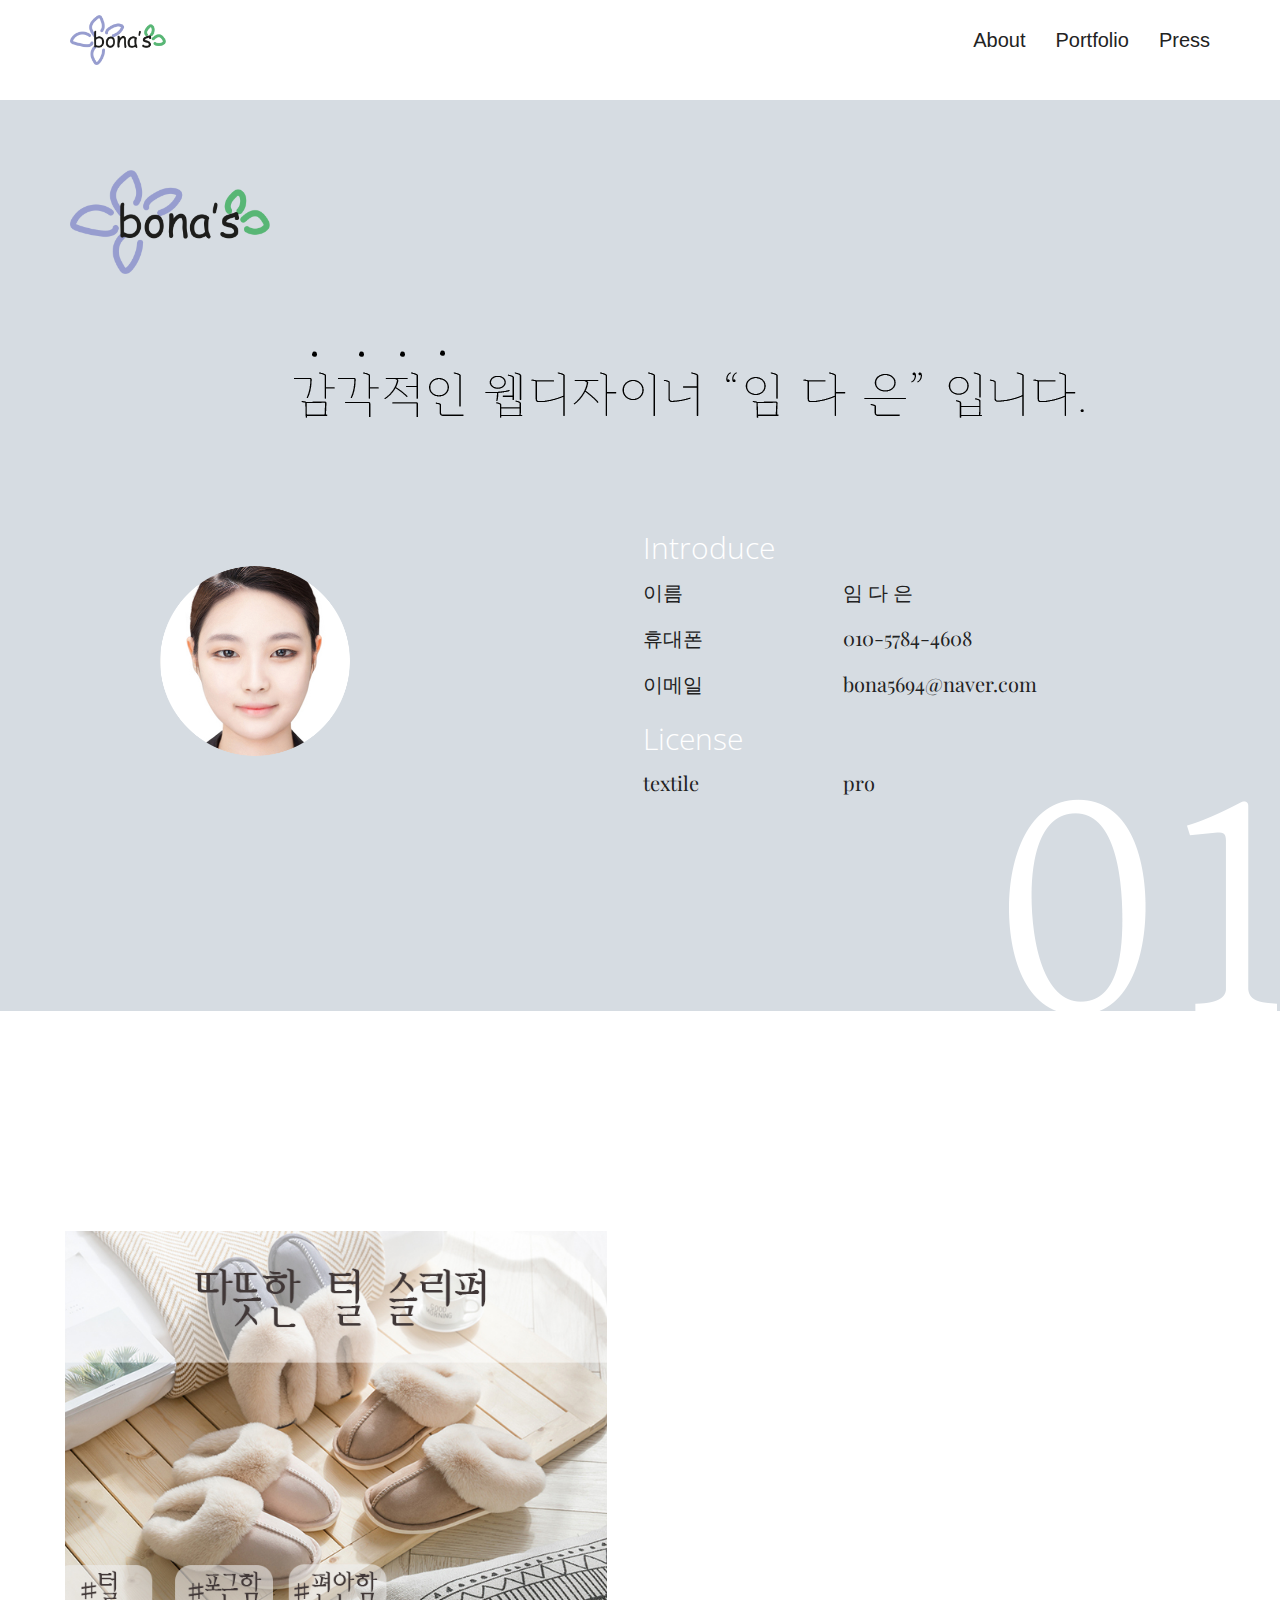
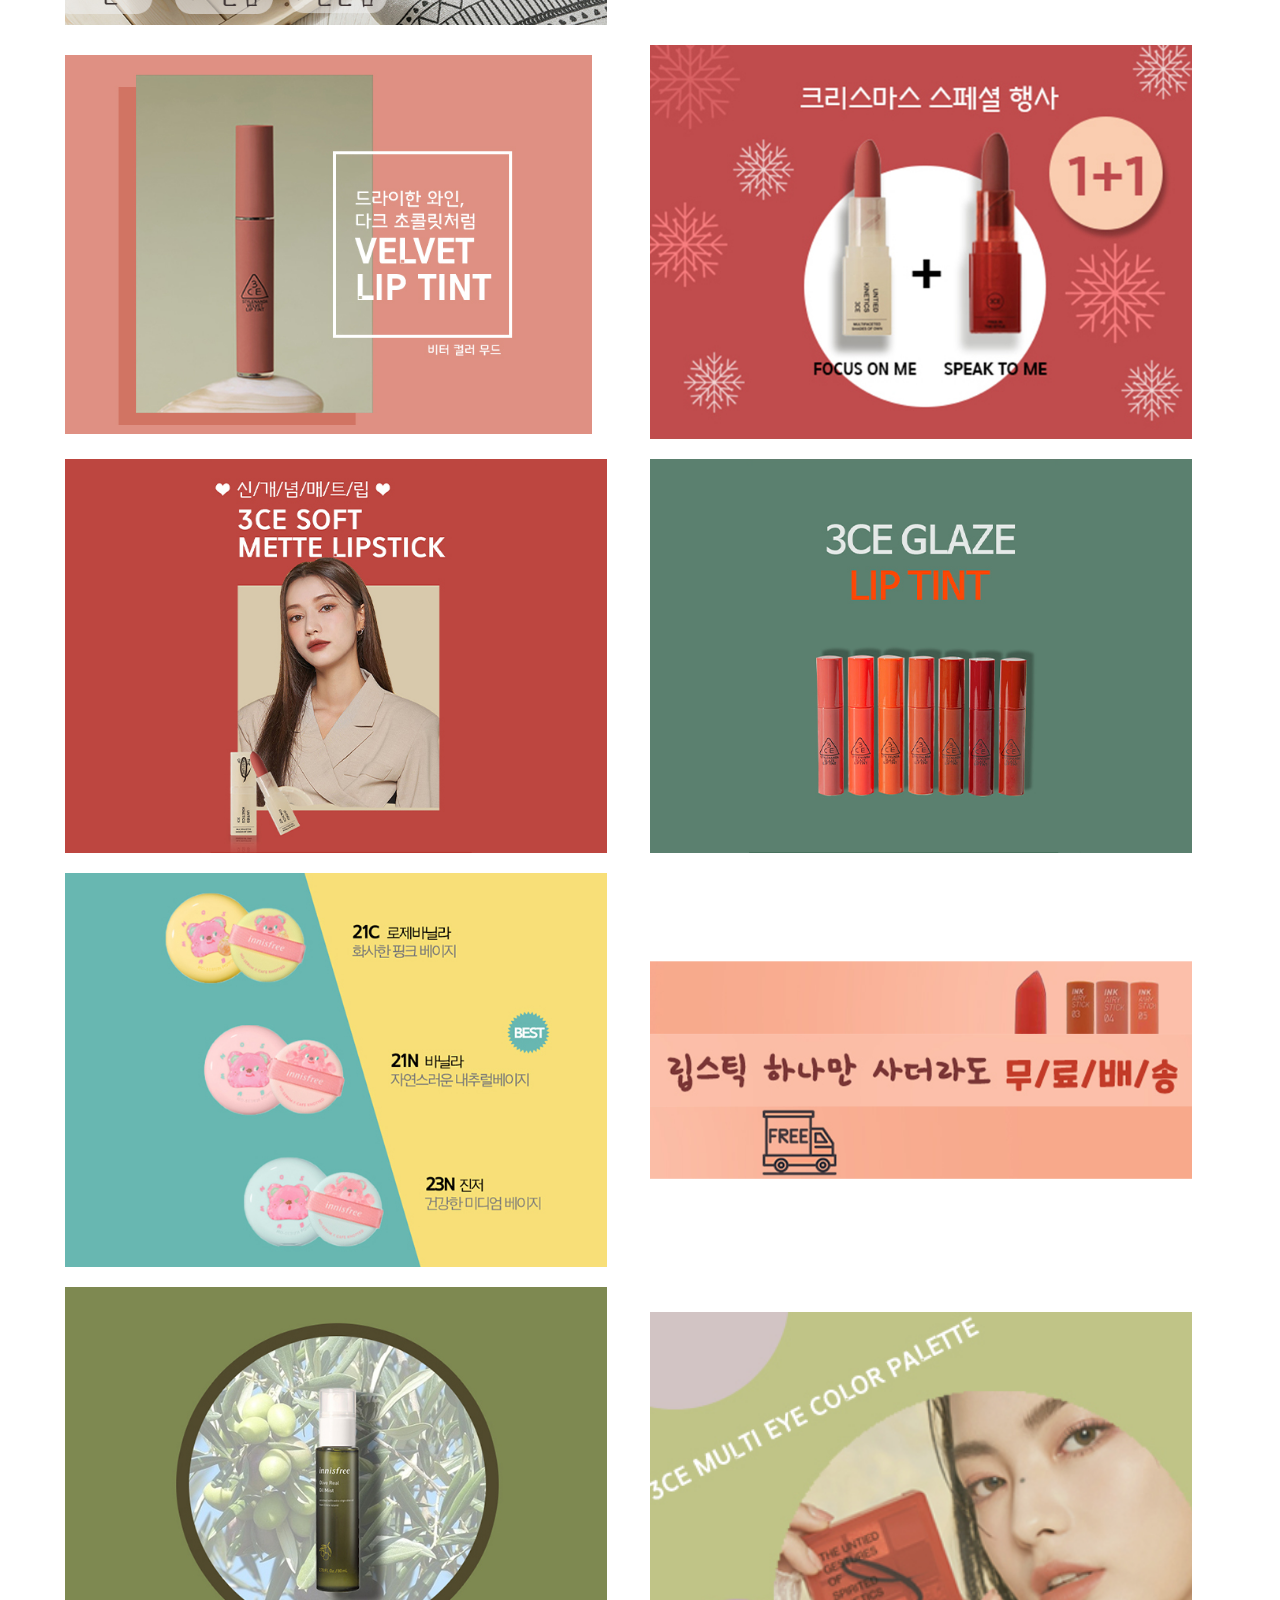
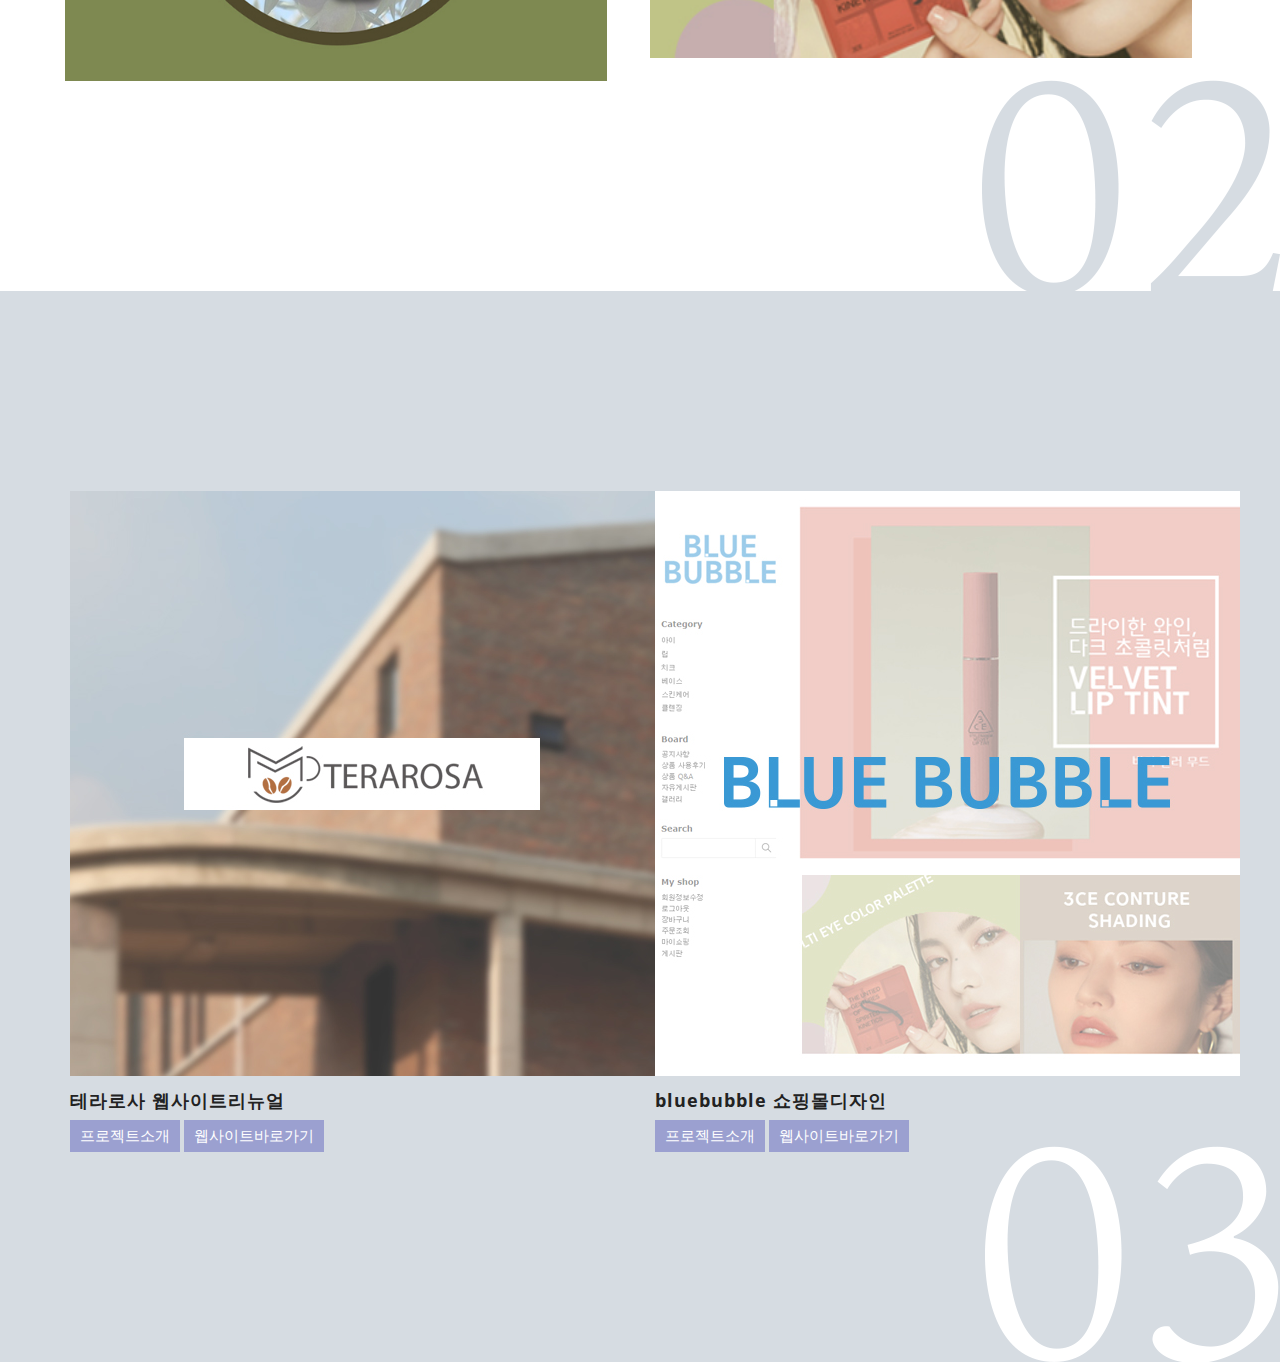
==== commit fc2fe1d3: "a" ====
--- a/index.html
+++ b/index.html
@@ -73,7 +73,41 @@
 		
 	<!-- Gallery -->
 	<section id="portfolio">
-		<!--------------------------------->
+
+<div class="container">
+	<div class="row">
+	
+		<div class="col-md-6 thumbnail">
+			<div class="hovereffect">
+				<div class="col-md-12 photo-3">
+					<img src="images/11-1.jpg" alt="상세페이지" style="padding-top:10px">
+				</div>
+					<a href="#mybox" data-toggle="modal" data-slide-to="0">
+						<div class="overlay">
+							<h2>상세페이지</h2>
+							<p>털슬리퍼</p> 
+						</div>
+					</a>
+			</div>
+		</div>
+		
+		
+		<div class="col-md-6 thumbnail">
+			<div class="hovereffect">
+				<div class="col-md-12 photo-4"><!-- <img src="images/4.jpg" alt="배너" style="padding-top:10px"> --> </div>
+					<a href="#mybox" data-toggle="modal" data-slide-to="1">
+						<div class="overlay">
+							<h2>인쇄광고</h2>
+							<p></p> 
+						</div>
+					</a>
+			</div>
+		</div>
+		
+		
+	</div>
+</div>
+
 		<div class="container">
 			<div class="row">
 			
@@ -81,7 +115,7 @@
 				<div class="col-md-6 thumbnail">
 					<div class="hovereffect">
 						<div class="col-md-12 photo-1"><img src="images/4.jpg" alt="배너" style="padding-top:10px"></div>
-							<a href="#mybox" data-toggle="modal" data-slide-to="0">
+							<a href="#mybox" data-toggle="modal" data-slide-to="2">
 								<div class="overlay">
 									<h2>노세범 파우더</h2>
 								</div>
@@ -93,7 +127,7 @@
 				<div class="col-md-6 thumbnail">
 					<div class="hovereffect">
 						<div class="col-md-12 photo-2"><img src="images/7-1.jpg" alt="배너"></div>
-							<a href="#mybox" data-toggle="modal" data-slide-to="1">
+							<a href="#mybox" data-toggle="modal" data-slide-to="3">
 								<div class="overlay">
 									<h2>립광고</h2>
 								</div>
@@ -112,7 +146,7 @@
 				<div class="col-md-6 thumbnail">
 					<div class="hovereffect">
 						<div class="col-md-12 photo-3"><img src="images/10-1.jpg" alt="배너"></div>
-							<a href="#mybox" data-toggle="modal" data-slide-to="2">
+							<a href="#mybox" data-toggle="modal" data-slide-to="4">
 								<div class="overlay">
 									<h2>올리브 오일 미스트</h2>
 								</div>
@@ -124,7 +158,7 @@
 				<div class="col-md-6 thumbnail">
 					<div class="hovereffect">
 						<div class="col-md-12 photo-4"><img src="images/9-1.jpg" alt="배너"></div>
-							<a href="#mybox" data-toggle="modal" data-slide-to="3">
+							<a href="#mybox" data-toggle="modal" data-slide-to="5">
 								<div class="overlay">
 									<h2>메인이미지</h2>
 								</div>
@@ -144,7 +178,7 @@
 		<div class="col-md-6 thumbnail">
 			<div class="hovereffect">
 				<div class="col-md-12 photo-3"><img src="images/1-1.jpg" alt="배너"></div>
-					<a href="#mybox" data-toggle="modal" data-slide-to="4">
+					<a href="#mybox" data-toggle="modal" data-slide-to="6">
 						<div class="overlay">
 							<h2>메인 이미지</h2>
 						</div>
@@ -156,7 +190,7 @@
 		<div class="col-md-6 thumbnail">
 			<div class="hovereffect">
 				<div class="col-md-12 photo-4"><img src="images/2-1.png" alt="배너"></div>
-					<a href="#mybox" data-toggle="modal" data-slide-to="5">
+					<a href="#mybox" data-toggle="modal" data-slide-to="7">
 						<div class="overlay">
 							<h2>메인 이미지</h2>
 						</div>
@@ -178,7 +212,7 @@
 		<div class="col-md-6 thumbnail">
 			<div class="hovereffect">
 				<div class="col-md-12 photo-3"><img src="images/3-1.jpg" alt="배너"></div>
-					<a href="#mybox" data-toggle="modal" data-slide-to="6">
+					<a href="#mybox" data-toggle="modal" data-slide-to="8">
 						<div class="overlay">
 							<h2>상세페이지</h2>
 						</div>
@@ -191,46 +225,9 @@
 		<div class="col-md-6 thumbnail">
 			<div class="hovereffect">
 				<div class="col-md-12 photo-3"><img src="images/5.jpg" alt="배너" style="padding-top:25px;"></div>
-					<a href="#mybox" data-toggle="modal" data-slide-to="7">
+					<a href="#mybox" data-toggle="modal" data-slide-to="9">
 						<div class="overlay">
 							<h2>상세페이지</h2>
-						</div>
-					</a>
-			</div>
-		</div>
-		
-		
-	</div>
-</div>
-		<!--------------------------------->
-
-		<!--------------------------------->
-		
-		
-<div class="container">
-	<div class="row">
-	
-	
-		<div class="col-md-6 thumbnail">
-			<div class="hovereffect">
-				<div class="col-md-12 photo-3">5</div>
-					<a href="#mybox" data-toggle="modal" data-slide-to="8">
-						<div class="overlay">
-							<h2>로고</h2>
-							<p>Quisque maximu</p> 
-						</div>
-					</a>
-			</div>
-		</div>
-		
-		
-		<div class="col-md-6 thumbnail">
-			<div class="hovereffect">
-				<div class="col-md-12 photo-4">6</div>
-					<a href="#mybox" data-toggle="modal" data-slide-to="9">
-						<div class="overlay">
-							<h2>Quisque maximu</h2>
-							<p>Sed eu magna</p> 
 						</div>
 					</a>
 			</div>
@@ -257,6 +254,12 @@
 			  <!--------------------------------->
 			  <div class="carousel-inner">
 					<div class="item active">
+					  <img src="images/11.jpg" alt="slide">
+					</div>
+					<div class="item">
+					  <img src="images/11.jpg" alt="slide">
+					</div>
+					<div class="item ">
 					  <img src="images/4.jpg" alt="slide">
 					</div>
 					<div class="item">
@@ -311,7 +314,7 @@
 					<img src="images/terarosa.jpg" alt="slide">
 					<h4>테라로사 웹사이트리뉴얼</h4>
           <p class="btn1">
-						  <button>프로젝트소개</button>
+						  <button  class="detail"  title="images/detail_terarosa.jpg">프로젝트소개</button>
 						  <button><a href="./terarosa/index.html" target="_blank">웹사이트바로가기</a></button>
 					</p>
 				</div>
@@ -322,7 +325,7 @@
 					<img src="images/bluebubble.jpg" alt="slide">
 					<h4>bluebubble 쇼핑몰디자인</h4>
           <p class="btn1">
-						   <button class="detail">프로젝트소개</button>
+						   <button class="detail" title="images/detail_bluebubble.jpg">프로젝트소개</button>
 							 <button class="link"><a href="http://bona5694.cafe24.com" target="_blank">웹사이트바로가기</a></button>
 					</p>
 				</div>
@@ -330,7 +333,16 @@
 		</div>
 	</section>
 	
-	
+	<div id="modal">
+		<div class="body">
+				<div class="img">
+						<img src="test.jpg" class="img1">					
+						<p class="txt"></p>
+				</div>
+				<div class="button"><button type="button" id="btn-close">닫기</button></div>
+		</div>
+		
+</div>
 	
 	<a href="#page-top" class="cd-top">Top</a>
 	
@@ -341,7 +353,19 @@
 	<script src="js/modernizr.js"></script>
 	<script src="js/script.js"></script>
 	
-	
+	<script>
+		$(function(){ 
+				$('#press .detail').each(function(){
+						$(this).click(function(){
+								var img_src = $(this).attr('title');
+								$('#modal').show();
+								$('#modal .img1').attr('src',img_src);
+						})
+				})
+
+			$('#btn-close').click(function(){ $('#modal').hide()})  
+		})
+ </script>
 
 </body>
 </html>--- a/css/style.css
+++ b/css/style.css
@@ -592,3 +592,42 @@
 .btn1 button{border:0;padding:3px 10px;background-color:#9ba0d0;color:#fff}
 .btn1 button a{display: block;color:#fff}
 .btn1 a:link { text-decoration: none;}
+
+
+#modal {
+  width: 100%;
+  height: 100%;
+  position: fixed;
+  left:0;
+  top: 0;
+  background: rgba(0, 0, 0, 0.6);
+  z-index: 9999;
+  display: none;    
+}
+#modal .img {
+  padding: 20px;
+  position: absolute;
+  left: 10%;
+  top: 20px;
+  width:80%;
+  height:calc(100% - 40px);
+  background: white;
+  overflow: auto;
+}
+#modal .body img {
+  display: block;
+  margin-bottom: 20px;
+  width:100%;
+}
+#modal .body .button {
+  margin-top: 0px;
+  text-align: center;
+  position: absolute;right:70px;top:100px;
+}
+#modal .body .button button {
+  padding: 6px 12px;
+  border: none;
+  border-radius: 6px;
+  background: #009688;
+  color: white;
+}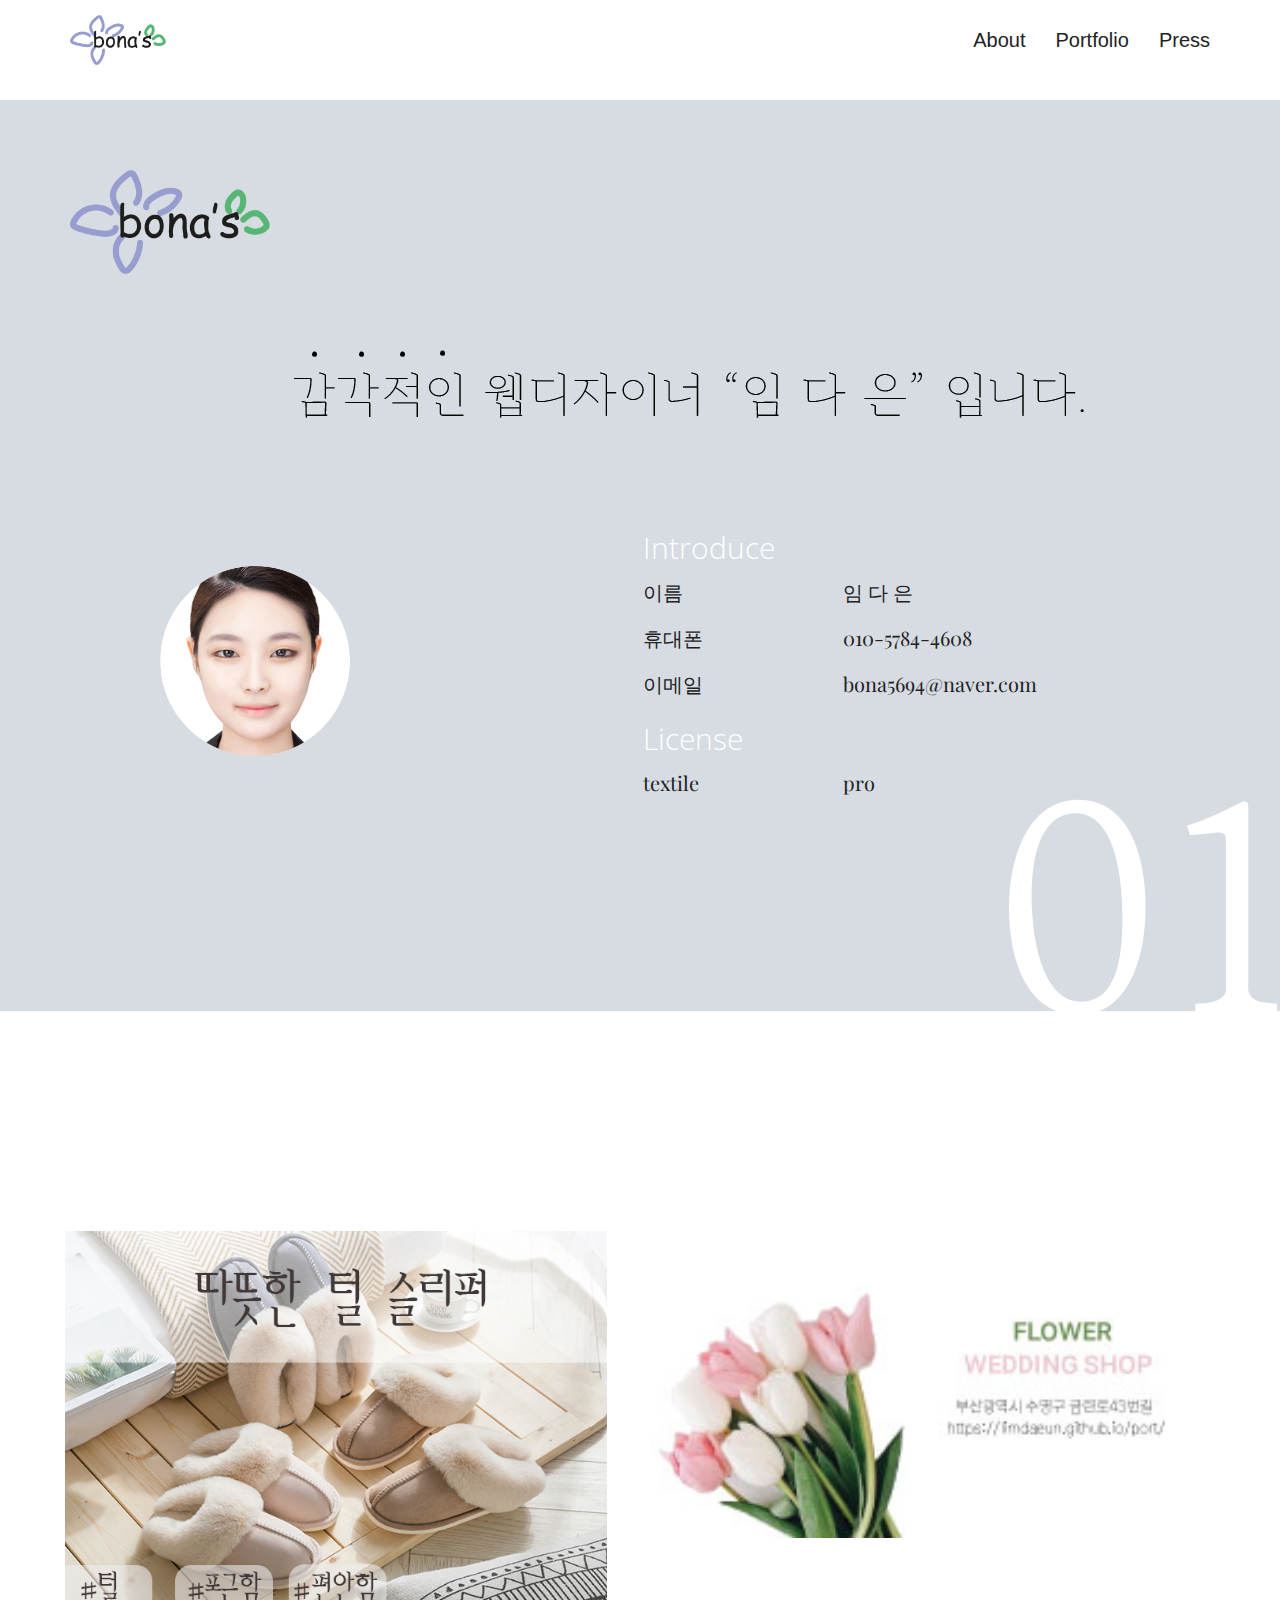
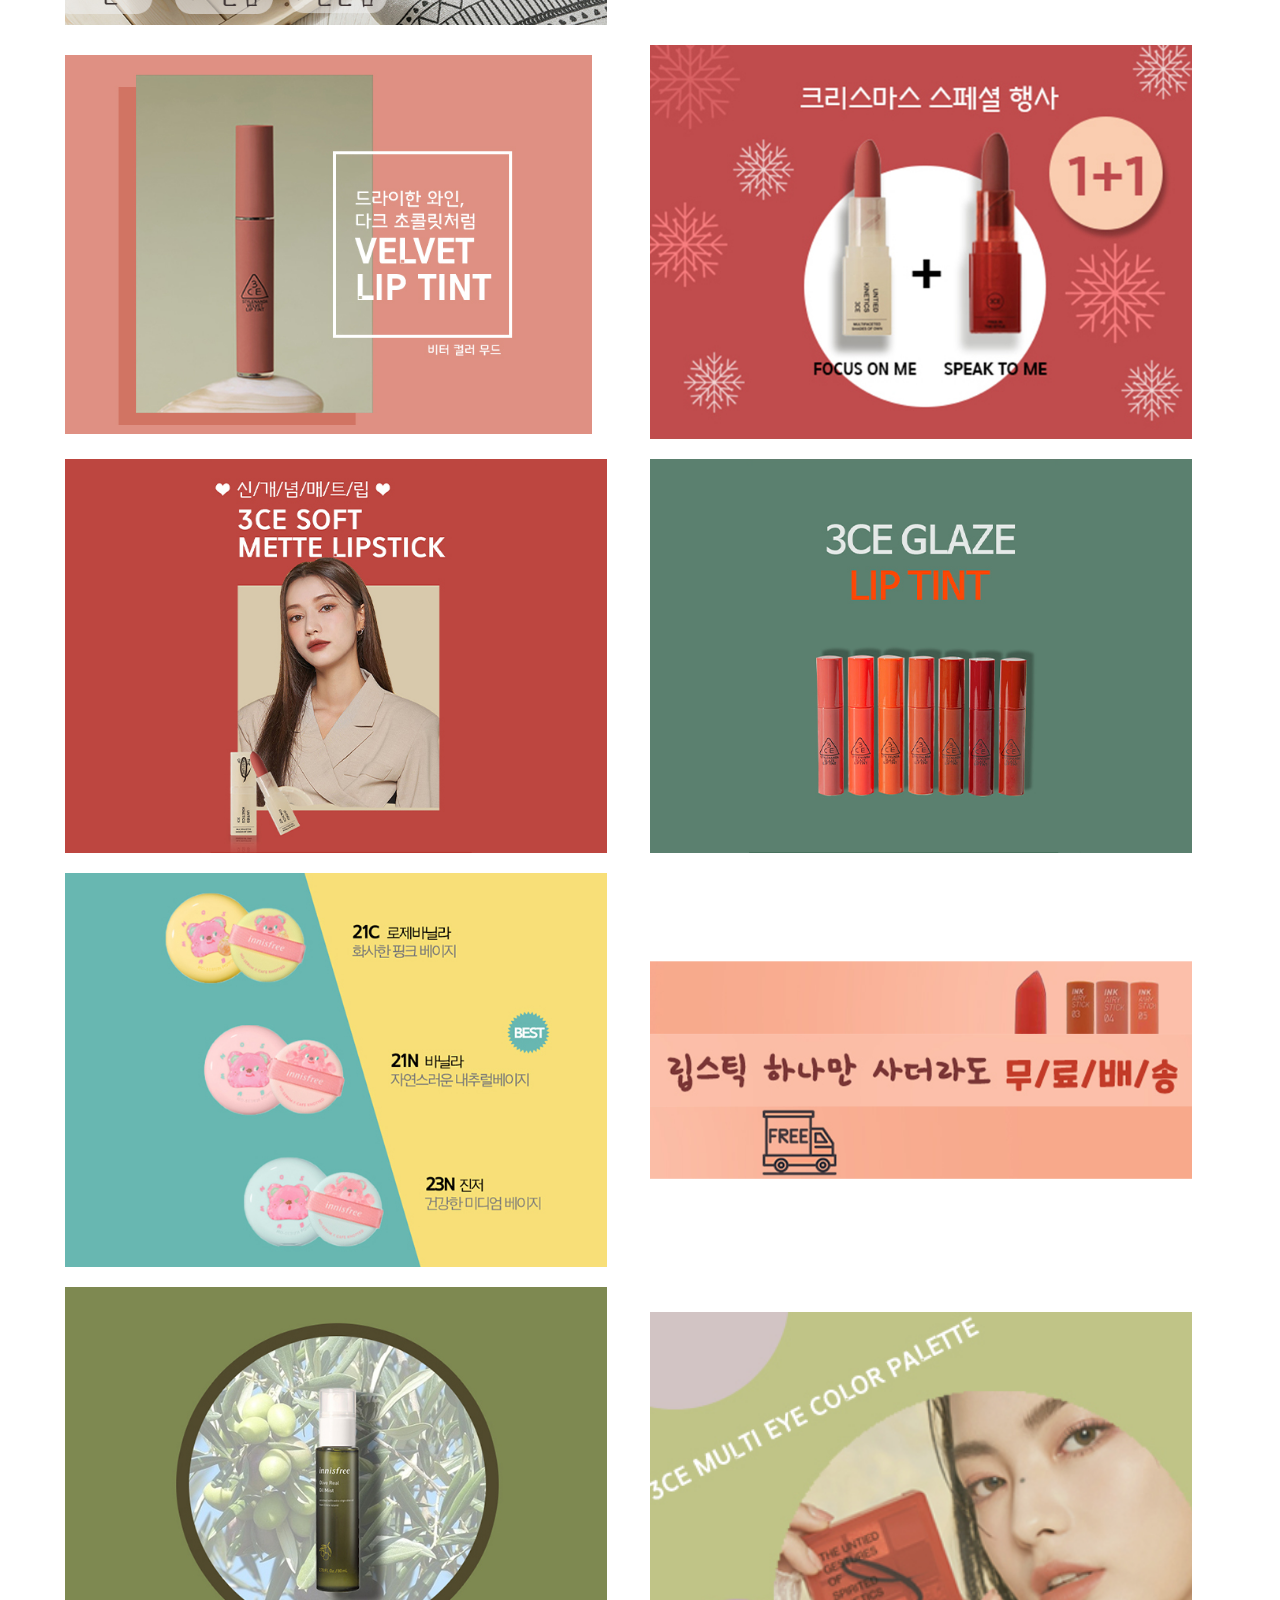
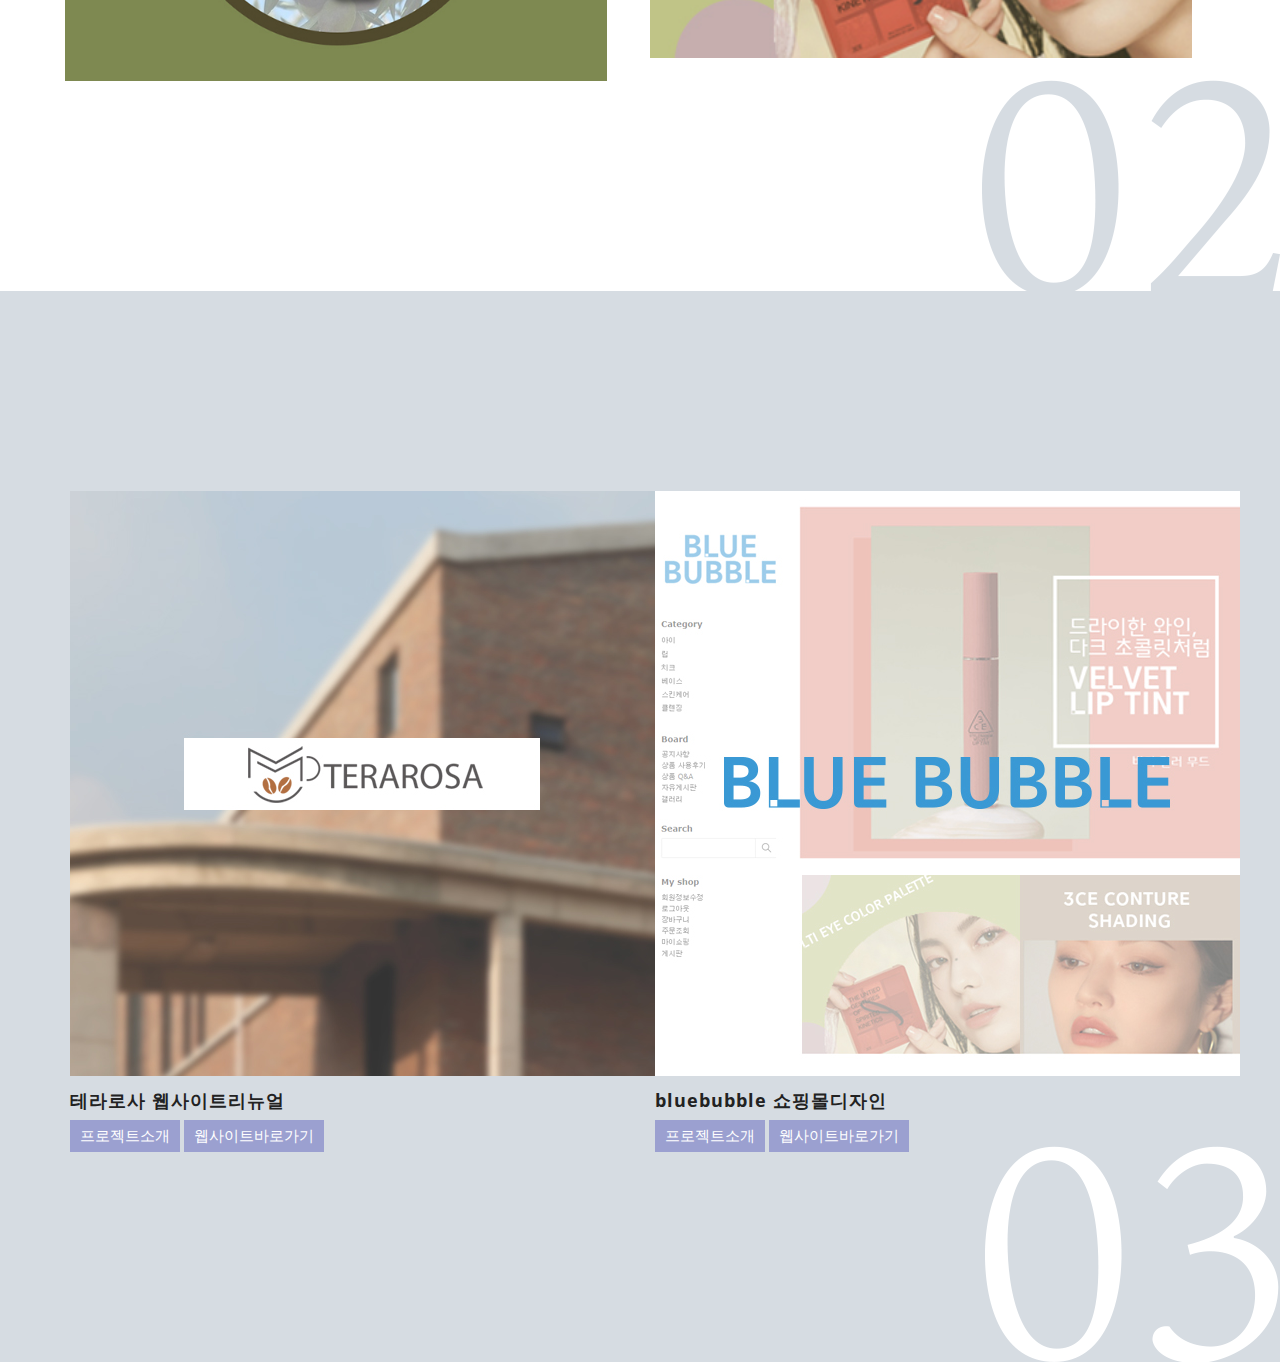
==== commit 75575868: "a" ====
--- a/index.html
+++ b/index.html
@@ -94,11 +94,11 @@
 		
 		<div class="col-md-6 thumbnail">
 			<div class="hovereffect">
-				<div class="col-md-12 photo-4"><!-- <img src="images/4.jpg" alt="배너" style="padding-top:10px"> --> </div>
+				<div class="col-md-12 photo-4"><img src="images/namecard-1.jpg" alt="명함" style="padding-top:10px"></div>
 					<a href="#mybox" data-toggle="modal" data-slide-to="1">
 						<div class="overlay">
-							<h2>인쇄광고</h2>
-							<p></p> 
+							<h2>명함</h2>
+							<p>Flower Wedding</p> 
 						</div>
 					</a>
 			</div>
@@ -254,10 +254,10 @@
 			  <!--------------------------------->
 			  <div class="carousel-inner">
 					<div class="item active">
-					  <img src="images/11.jpg" alt="slide">
-					</div>
-					<div class="item">
-					  <img src="images/11.jpg" alt="slide">
+					  <img src="images/11.jpg" alt="slide" style="left:50%;top: 0;transform: translate(-50%,0);">
+					</div>
+					<div class="item">
+					  <img src="images/namecard.jpg" alt="slide">
 					</div>
 					<div class="item ">
 					  <img src="images/4.jpg" alt="slide">
